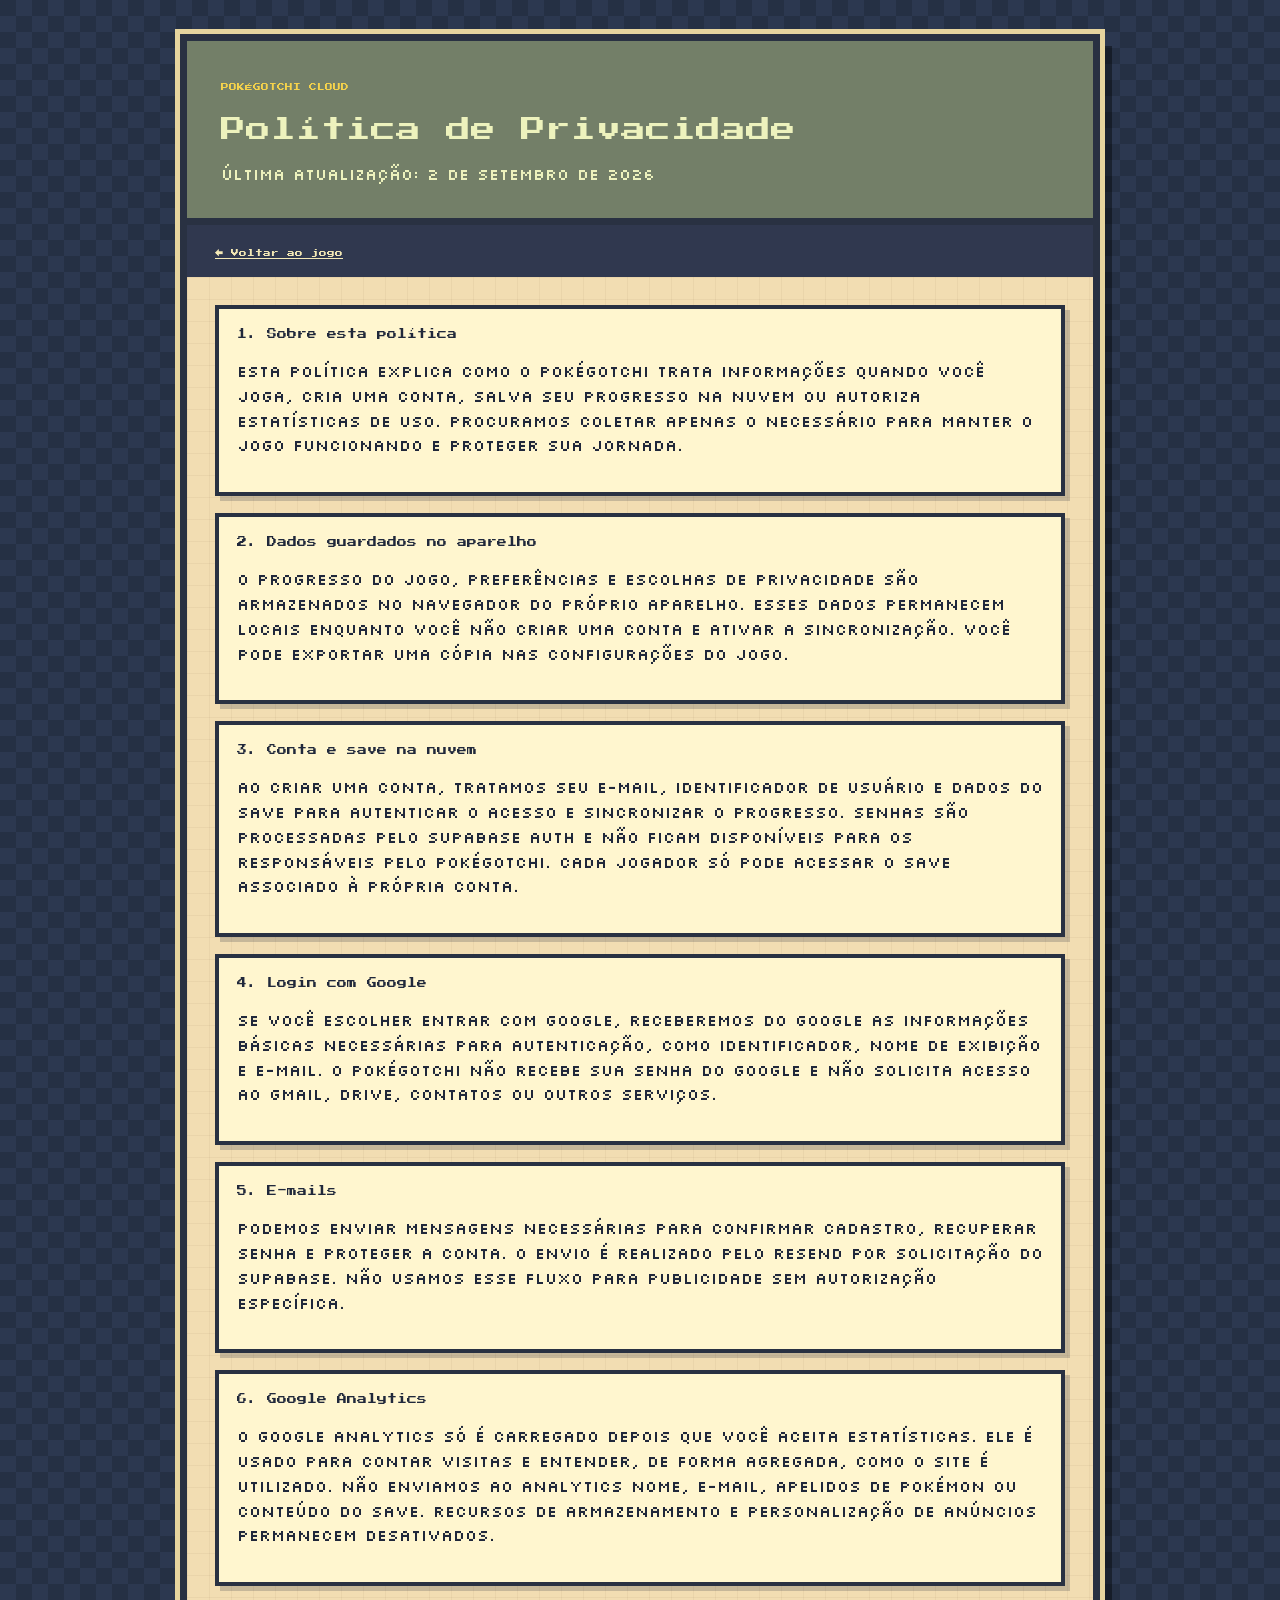
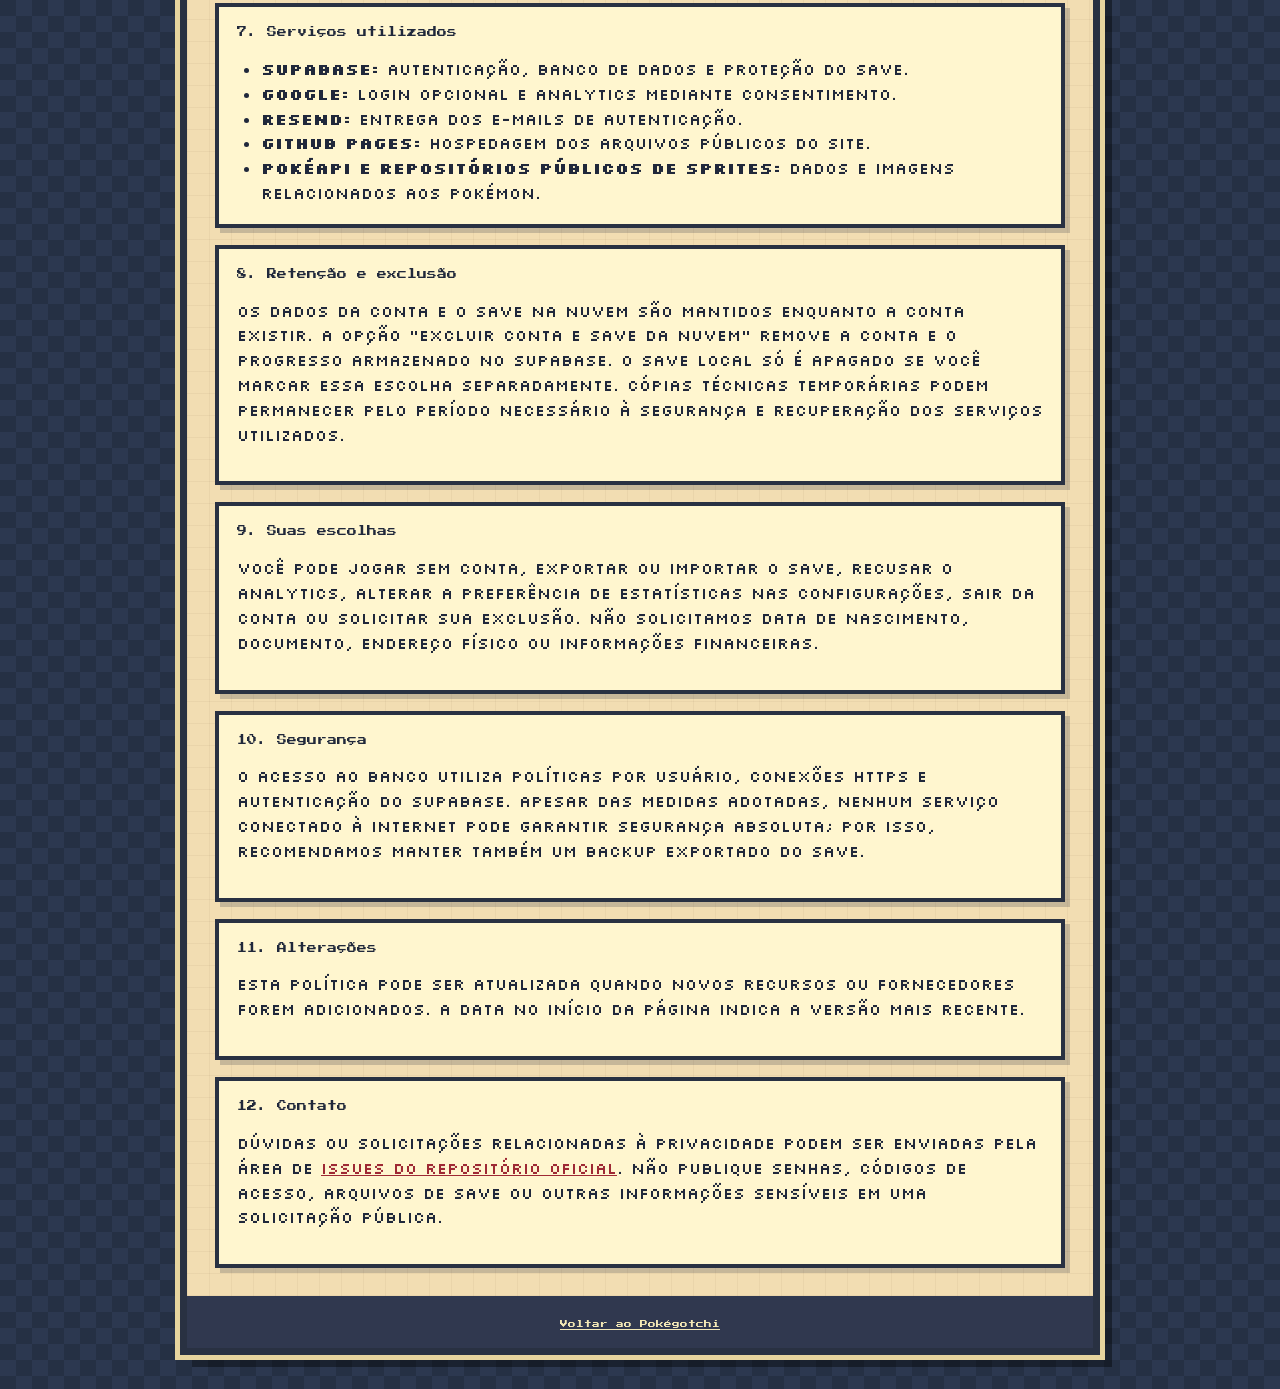
==== privacidade.html @ ec26f57f "feat: adiciona contas e saves na nuvem" ====
<!doctype html>
<html lang="pt-BR">
<head>
  <meta charset="UTF-8">
  <meta name="viewport" content="width=device-width, initial-scale=1.0">
  <meta name="theme-color" content="#ef5350">
  <meta name="description" content="Política de Privacidade do Pokégotchi.">
  <title>Política de Privacidade — Pokégotchi</title>
  <link rel="icon" href="favicon.png?v=6.0" type="image/png">
  <link rel="stylesheet" href="css/styles.css">
  <link rel="stylesheet" href="css/retro.css?v=8.7">
</head>
<body class="privacy-body">
  <main class="privacy-page">
    <header class="privacy-header"><span>POKÉGOTCHI CLOUD</span><h1>Política de Privacidade</h1><p>Última atualização: 2 de setembro de 2026</p></header>
    <nav class="privacy-nav"><a href="index.html">← Voltar ao jogo</a></nav>
    <article class="privacy-content">
      <section><h2>1. Sobre esta política</h2><p>Esta política explica como o Pokégotchi trata informações quando você joga, cria uma conta, salva seu progresso na nuvem ou autoriza estatísticas de uso. Procuramos coletar apenas o necessário para manter o jogo funcionando e proteger sua jornada.</p></section>
      <section><h2>2. Dados guardados no aparelho</h2><p>O progresso do jogo, preferências e escolhas de privacidade são armazenados no navegador do próprio aparelho. Esses dados permanecem locais enquanto você não criar uma conta e ativar a sincronização. Você pode exportar uma cópia nas Configurações do jogo.</p></section>
      <section><h2>3. Conta e save na nuvem</h2><p>Ao criar uma conta, tratamos seu e-mail, identificador de usuário e dados do save para autenticar o acesso e sincronizar o progresso. Senhas são processadas pelo Supabase Auth e não ficam disponíveis para os responsáveis pelo Pokégotchi. Cada jogador só pode acessar o save associado à própria conta.</p></section>
      <section><h2>4. Login com Google</h2><p>Se você escolher entrar com Google, receberemos do Google as informações básicas necessárias para autenticação, como identificador, nome de exibição e e-mail. O Pokégotchi não recebe sua senha do Google e não solicita acesso ao Gmail, Drive, contatos ou outros serviços.</p></section>
      <section><h2>5. E-mails</h2><p>Podemos enviar mensagens necessárias para confirmar cadastro, recuperar senha e proteger a conta. O envio é realizado pelo Resend por solicitação do Supabase. Não usamos esse fluxo para publicidade sem autorização específica.</p></section>
      <section><h2>6. Google Analytics</h2><p>O Google Analytics só é carregado depois que você aceita estatísticas. Ele é usado para contar visitas e entender, de forma agregada, como o site é utilizado. Não enviamos ao Analytics nome, e-mail, apelidos de Pokémon ou conteúdo do save. Recursos de armazenamento e personalização de anúncios permanecem desativados.</p></section>
      <section><h2>7. Serviços utilizados</h2><ul><li><b>Supabase:</b> autenticação, banco de dados e proteção do save.</li><li><b>Google:</b> login opcional e Analytics mediante consentimento.</li><li><b>Resend:</b> entrega dos e-mails de autenticação.</li><li><b>GitHub Pages:</b> hospedagem dos arquivos públicos do site.</li><li><b>PokéAPI e repositórios públicos de sprites:</b> dados e imagens relacionados aos Pokémon.</li></ul></section>
      <section><h2>8. Retenção e exclusão</h2><p>Os dados da conta e o save na nuvem são mantidos enquanto a conta existir. A opção “Excluir conta e save da nuvem” remove a conta e o progresso armazenado no Supabase. O save local só é apagado se você marcar essa escolha separadamente. Cópias técnicas temporárias podem permanecer pelo período necessário à segurança e recuperação dos serviços utilizados.</p></section>
      <section><h2>9. Suas escolhas</h2><p>Você pode jogar sem conta, exportar ou importar o save, recusar o Analytics, alterar a preferência de estatísticas nas Configurações, sair da conta ou solicitar sua exclusão. Não solicitamos data de nascimento, documento, endereço físico ou informações financeiras.</p></section>
      <section><h2>10. Segurança</h2><p>O acesso ao banco utiliza políticas por usuário, conexões HTTPS e autenticação do Supabase. Apesar das medidas adotadas, nenhum serviço conectado à internet pode garantir segurança absoluta; por isso, recomendamos manter também um backup exportado do save.</p></section>
      <section><h2>11. Alterações</h2><p>Esta política pode ser atualizada quando novos recursos ou fornecedores forem adicionados. A data no início da página indica a versão mais recente.</p></section>
      <section><h2>12. Contato</h2><p>Dúvidas ou solicitações relacionadas à privacidade podem ser enviadas pela área de <a href="https://github.com/zapinhor/Pokegotchi/issues" target="_blank" rel="noopener noreferrer">Issues do repositório oficial</a>. Não publique senhas, códigos de acesso, arquivos de save ou outras informações sensíveis em uma solicitação pública.</p></section>
    </article>
    <footer class="privacy-footer"><a href="index.html">Voltar ao Pokégotchi</a></footer>
  </main>
</body>
</html>
---- css/styles.css ----
@import url('https://fonts.googleapis.com/css2?family=DM+Sans:wght@400;500;600;700;800&family=Fredoka:wght@600;700&display=swap');
:root{--red:#ef5350;--red-dark:#d83d42;--navy:#17243b;--ink:#25334a;--muted:#728096;--cream:#fffaf0;--card:#fff;--line:#e7e9ed;--yellow:#ffc84a;--green:#55b985;--blue:#5b95db;--shadow:0 18px 50px rgba(32,44,62,.11)}*{box-sizing:border-box}body{margin:0;color:var(--ink);font-family:'DM Sans',sans-serif;background:#f3f1ec;min-height:100vh}button,input{font:inherit}button{cursor:pointer}.hidden{display:none!important}.toast{position:fixed;left:50%;top:20px;transform:translate(-50%,-80px);z-index:99;background:var(--navy);color:white;padding:12px 20px;border-radius:12px;box-shadow:var(--shadow);transition:.25s}.toast.show{transform:translate(-50%,0)}
.starter-screen{min-height:100vh;display:grid;grid-template-columns:.75fr 1.25fr;background:radial-gradient(circle at 18% 18%,#fff3ce 0 12%,transparent 13%),linear-gradient(135deg,#ef5350 0 42%,#f8f5ee 42%)}.starter-copy{color:#fff;padding:9vw 5vw;align-self:center}.eyebrow{font-weight:800;font-size:.72rem;letter-spacing:.14em}.starter-copy h1{font:700 clamp(2.6rem,5vw,5.8rem)/.92 Fredoka;margin:28px 0}.starter-copy p{font-size:1.1rem;max-width:420px;line-height:1.6}.starter-panel{margin:auto;padding:44px;width:min(820px,88%);background:rgba(255,255,255,.94);border-radius:30px;box-shadow:var(--shadow)}.panel-heading{display:flex;justify-content:space-between;align-items:flex-end}.panel-heading small{color:var(--red);font-weight:800}.panel-heading h2{font:700 1.8rem Fredoka;margin:5px 0 20px}.panel-heading span{color:var(--muted)}.starter-grid{display:grid;grid-template-columns:repeat(4,1fr);gap:12px;max-height:410px;overflow:auto;padding:4px}.starter-card{border:2px solid transparent;background:#f6f4ef;border-radius:16px;padding:12px 5px 8px;color:var(--ink);transition:.18s}.starter-card:hover{transform:translateY(-3px)}.starter-card.selected{border-color:var(--red);background:#fff3f0}.starter-card img{width:84px;height:84px;image-rendering:pixelated}.starter-card b{display:block;font-size:.78rem}.name-field{display:block;margin:20px 0 12px;font-size:.8rem;font-weight:800}.name-field input{display:block;width:100%;margin-top:7px;padding:13px;border:1px solid var(--line);border-radius:10px;outline:none}.name-field input:focus{border-color:var(--red)}.primary-button{border:0;border-radius:12px;background:var(--red);color:#fff;padding:15px 20px;font-weight:800;width:100%;display:flex;justify-content:space-between}.primary-button:disabled{opacity:.45;cursor:not-allowed}
.topbar{height:72px;background:white;border-bottom:1px solid var(--line);display:flex;align-items:center;justify-content:space-between;padding:0 26px;position:sticky;top:0;z-index:10}.brand{display:flex;align-items:center;gap:11px;color:var(--navy);text-decoration:none;letter-spacing:.06em}.brand-ball{width:27px;height:27px;border:7px solid var(--red);border-radius:50%;position:relative}.brand-ball:after{content:'';position:absolute;inset:3px;background:var(--navy);border-radius:50%}.top-resources{display:flex;align-items:center;gap:20px}.top-resources span{background:#f5f4ef;padding:8px 12px;border-radius:10px}.top-resources span:first-child{color:#d39100}.icon-button{border:0;background:transparent;font-size:1.1rem}.layout{display:grid;grid-template-columns:92px 1fr;min-height:calc(100vh - 72px)}.sidebar{background:var(--navy);padding:18px 12px;display:flex;flex-direction:column;gap:7px}.nav-item{position:relative;border:0;border-radius:13px;background:transparent;color:#9aa7ba;padding:10px 4px;display:flex;flex-direction:column;align-items:center;gap:4px}.nav-item span{font-size:1.25rem}.nav-item em{font-style:normal;font-size:.66rem;font-weight:700}.nav-item.active{background:rgba(255,255,255,.12);color:white}.nav-item i{position:absolute;width:8px;height:8px;background:var(--red);border-radius:50%;top:8px;right:17px;display:none}.nav-item i.show{display:block}.view-container{padding:32px;max-width:1420px;width:100%;margin:auto}.view-title{display:flex;align-items:end;justify-content:space-between;margin-bottom:22px}.view-title h1{font:700 2rem Fredoka;margin:0}.view-title p{margin:5px 0;color:var(--muted)}
.home-grid{display:grid;grid-template-columns:minmax(420px,1.3fr) minmax(300px,.7fr);gap:22px}.room{min-height:540px;border-radius:28px;position:relative;overflow:hidden;background:linear-gradient(#b9dded 0 63%,#ddbd88 63%);box-shadow:var(--shadow)}.room.night{background:linear-gradient(#23395d 0 63%,#7e6c62 63%)}.room:before{content:'';position:absolute;left:0;right:0;top:63%;height:4px;background:#b99462}.window{position:absolute;right:42px;top:42px;width:150px;height:120px;border:12px solid #fff;border-radius:75px 75px 8px 8px;background:linear-gradient(#72b7e4,#e7f5ff)}.night .window{background:linear-gradient(#132b51,#7b89ad)}.weather-badge{position:absolute;top:18px;left:18px;background:rgba(255,255,255,.86);padding:9px 13px;border-radius:12px;font-size:.78rem;font-weight:700}.pet-stage{position:absolute;inset:24% 10% 16%;display:flex;justify-content:center;align-items:center;flex-direction:column}.pet-sprite{width:230px;height:230px;object-fit:contain;image-rendering:pixelated;filter:drop-shadow(0 18px 9px rgba(25,40,45,.18));animation:bob 2.6s ease-in-out infinite}.pet-shadow{width:160px;height:25px;border-radius:50%;background:rgba(48,52,48,.18);margin-top:-25px}.pet-bubble{position:absolute;top:5%;background:#fff;padding:10px 15px;border-radius:14px;box-shadow:var(--shadow);font-size:.84rem}.room-actions{position:absolute;bottom:18px;left:18px;right:18px;display:grid;grid-template-columns:repeat(4,1fr);gap:8px}.action-button{border:0;background:rgba(255,255,255,.9);border-radius:13px;padding:10px 5px;font-size:.72rem;font-weight:700;color:var(--ink)}.action-button span{display:block;font-size:1.2rem;margin-bottom:3px}.side-stack{display:flex;flex-direction:column;gap:18px}.profile-card,.panel,.game-card,.shop-card,.battle-card{background:var(--card);border:1px solid var(--line);border-radius:20px;padding:20px;box-shadow:0 8px 25px rgba(32,44,62,.05)}.pet-id{display:flex;align-items:center;justify-content:space-between}.pet-id h2{font:700 1.5rem Fredoka;margin:0}.level-pill{background:#ffe8e5;color:var(--red-dark);border-radius:20px;padding:7px 11px;font-weight:800;font-size:.75rem}.xp-track,.stat-track{height:8px;background:#edf0f2;border-radius:10px;overflow:hidden}.xp-fill,.stat-fill{height:100%;background:var(--red);border-radius:10px;transition:.4s}.stats{display:grid;gap:13px;margin-top:18px}.stat-row{display:grid;grid-template-columns:25px 78px 1fr 28px;align-items:center;font-size:.72rem;gap:6px}.stat-row b{text-align:right}.daily-note{background:var(--navy);color:#fff;border-radius:20px;padding:20px}.daily-note h3{margin:0 0 8px;font:700 1.2rem Fredoka}.daily-note p{font-size:.8rem;color:#bdc7d5}.daily-note button{border:0;background:var(--yellow);padding:9px 13px;border-radius:9px;font-weight:800}.cards-grid{display:grid;grid-template-columns:repeat(3,1fr);gap:18px}.game-card{min-height:230px;display:flex;flex-direction:column}.game-icon{font-size:2rem;width:58px;height:58px;border-radius:16px;background:#fff2d5;display:grid;place-items:center}.game-card h3{margin:16px 0 7px}.game-card p{color:var(--muted);font-size:.85rem;line-height:1.5;flex:1}.secondary-button{border:0;border-radius:10px;background:var(--navy);color:white;padding:11px 15px;font-weight:700}.yard-scene{background:linear-gradient(#b5dff2 0 55%,#77bc66 55%);border-radius:26px;min-height:430px;position:relative;overflow:hidden;padding:22px}.wild-card{position:absolute;inset:80px 20px 20px;display:flex;align-items:center;justify-content:center;flex-direction:column}.wild-card img{width:210px;height:210px;image-rendering:pixelated}.capture-ring{border:4px dashed rgba(255,255,255,.8);width:260px;height:260px;position:absolute;border-radius:50%;animation:spin 8s linear infinite}.shop-layout{display:grid;grid-template-columns:1fr 280px;gap:20px}.shop-grid{display:grid;grid-template-columns:repeat(3,1fr);gap:14px}.shop-card h3{margin:8px 0}.shop-card p{font-size:.75rem;color:var(--muted);min-height:35px}.shop-card .price{display:flex;justify-content:space-between;align-items:center}.shop-card button{border:0;background:#ffe8e5;color:var(--red-dark);border-radius:8px;padding:8px 10px;font-weight:800}.inventory-list{display:grid;gap:8px}.inventory-item{display:flex;justify-content:space-between;padding:9px;background:#f5f4ef;border-radius:9px;font-size:.78rem}.dex-grid{display:grid;grid-template-columns:repeat(5,1fr);gap:12px}.dex-card{text-align:center;background:#fff;border:1px solid var(--line);border-radius:16px;padding:11px}.dex-card img{width:90px;height:90px;image-rendering:pixelated}.dex-card.unknown img{filter:brightness(0);opacity:.17}.dex-card b{display:block;font-size:.75rem}.battle-arena{min-height:380px;background:linear-gradient(#cde5ef 0 60%,#93bc7c 60%);border-radius:24px;display:grid;grid-template-columns:1fr 1fr;align-items:center;text-align:center}.fighter img{width:180px;height:180px;image-rendering:pixelated}.hp{width:180px;margin:auto}.hp .stat-track{background:#fff}.hp .stat-fill{background:var(--green)}.battle-log{background:#fff;border-radius:15px;padding:14px;margin-top:15px;min-height:70px}.modal{border:0;border-radius:22px;padding:30px;max-width:min(680px,92vw);width:100%;box-shadow:var(--shadow)}.modal::backdrop{background:rgba(20,31,48,.68);backdrop-filter:blur(4px)}.modal-close{position:absolute;right:12px;top:8px;border:0;background:none;font-size:1.7rem}.game-area{text-align:center}.game-board{position:relative;height:340px;background:#eef7e8;border-radius:15px;overflow:hidden;margin:15px 0}.falling{position:absolute;font-size:2.3rem;user-select:none}.basket{position:absolute;bottom:8px;font-size:3rem}.memory-grid{display:grid;grid-template-columns:repeat(4,1fr);gap:8px}.memory-card{height:84px;border:0;border-radius:10px;background:var(--navy);font-size:0}.memory-card.flipped{background:#f4f1e8;font-size:2rem}.timing-track{height:38px;background:#e9ebef;border-radius:12px;position:relative;margin:40px 0}.sweet-zone{position:absolute;left:42%;width:16%;height:100%;background:#8cdb9c}.timing-marker{position:absolute;width:12px;height:52px;top:-7px;background:var(--red);border-radius:8px}.settings-list{display:grid;gap:12px}.danger-button{border:1px solid var(--red);color:var(--red);background:white;padding:10px;border-radius:10px}@keyframes bob{50%{transform:translateY(-9px)}}@keyframes spin{to{transform:rotate(360deg)}}
@media(max-width:900px){.starter-screen{display:block;background:linear-gradient(#ef5350 0 230px,#f8f5ee 230px)}.starter-copy{padding:45px 25px 20px}.starter-copy h1{font-size:2.8rem;margin:15px 0}.starter-copy p{display:none}.starter-panel{margin:10px auto 30px;padding:25px;width:92%}.starter-grid{grid-template-columns:repeat(3,1fr)}.layout{grid-template-columns:1fr}.sidebar{position:fixed;z-index:20;bottom:0;left:0;right:0;flex-direction:row;justify-content:space-around;padding:7px;background:var(--navy)}.nav-item{width:16%;padding:7px 2px}.view-container{padding:20px 16px 90px}.home-grid,.shop-layout{grid-template-columns:1fr}.room{min-height:480px}.cards-grid,.shop-grid{grid-template-columns:1fr}.dex-grid{grid-template-columns:repeat(3,1fr)}}@media(max-width:500px){.topbar{padding:0 15px}.top-resources{gap:7px}.top-resources span{padding:6px 8px}.starter-card img{width:65px;height:65px}.home-grid{display:block}.side-stack{margin-top:16px}.room-actions{grid-template-columns:repeat(2,1fr)}.dex-grid{grid-template-columns:repeat(2,1fr)}.battle-arena{min-height:480px;grid-template-columns:1fr}.fighter img{width:130px;height:130px}}
---- css/retro.css ----
@import url('https://fonts.googleapis.com/css2?family=Press+Start+2P&family=Silkscreen:wght@400;700&display=swap');
:root{--red:#df3f47;--red-dark:#9e2934;--navy:#252d42;--ink:#20283b;--muted:#5f6778;--cream:#f7e7b7;--card:#fff8d8;--line:#292f3d;--yellow:#f6c945;--green:#62a84c;--blue:#3e80b6;--shadow:6px 6px 0 rgba(31,37,52,.24)}
*{border-radius:0!important}body{font-family:'Pixelify Sans',monospace;background-color:#253044;background-image:linear-gradient(45deg,#2c3850 25%,transparent 25%),linear-gradient(-45deg,#2c3850 25%,transparent 25%),linear-gradient(45deg,transparent 75%,#2c3850 75%),linear-gradient(-45deg,transparent 75%,#2c3850 75%);background-size:32px 32px;background-position:0 0,0 16px,16px -16px,-16px 0;image-rendering:pixelated}button,input{font-family:inherit}.toast{font:400 .58rem 'Press Start 2P';border:3px solid #fff;outline:3px solid var(--navy);box-shadow:6px 6px 0 #111;padding:14px 18px}
.starter-screen{min-height:100vh;background:#aaa9a4;padding:38px;grid-template-columns:.68fr 1.32fr;position:relative}.starter-screen:before{content:'DOT MATRIX WITH STEREO SOUND';position:absolute;bottom:14px;left:35px;color:#30304d;font:400 .52rem 'Press Start 2P';letter-spacing:.1em}.starter-copy{background:#6d7961;border:10px solid #4c5050;outline:4px solid #333b3c;padding:6vw 4vw;color:#e9f0bd;box-shadow:inset 0 0 0 5px #879176,8px 8px 0 rgba(0,0,0,.25)}.starter-copy:before{content:'';display:block;width:10px;height:10px;background:#a3192c;box-shadow:18px 0 #a3192c;margin-bottom:22px}.eyebrow{font:400 .52rem 'Press Start 2P';color:#e4edb1}.starter-copy h1{font:700 clamp(2.1rem,4.5vw,4.2rem)/1 'Pixelify Sans';text-shadow:4px 4px 0 #344c40;margin:25px 0}.starter-copy p{font-size:1.25rem}.starter-panel{border:5px solid var(--line);outline:5px solid #dedbd0;background:#fff5cf;padding:30px;box-shadow:10px 10px 0 #60615f}.panel-heading h2,.view-title h1,.pet-id h2{font-family:'Press Start 2P';line-height:1.45}.panel-heading h2{font-size:1rem}.panel-heading small,.panel-heading span{font:400 .47rem 'Press Start 2P'}.starter-grid{gap:9px}.starter-card{border:3px solid #303747;background:#d9e0b1;box-shadow:inset -4px -4px 0 #9baa73;padding:9px}.starter-card:hover{transform:translate(-2px,-2px);box-shadow:4px 4px 0 #303747}.starter-card.selected{border-color:#9e2934;background:#f2cf75;box-shadow:inset 0 0 0 3px #fff,4px 4px 0 #9e2934}.starter-card img{width:72px;height:72px;object-fit:contain}.starter-card b{font:400 .42rem/1.5 'Press Start 2P'}.name-field input{border:3px solid var(--line);background:#fffef1}.primary-button,.secondary-button{border:3px solid #222d3c;box-shadow:4px 4px 0 #151b25;text-transform:uppercase;letter-spacing:.04em}.primary-button:active,.secondary-button:active,.shop-card button:active{transform:translate(3px,3px);box-shadow:1px 1px 0 #151b25}
.topbar{height:70px;background:#df3f47;border:0;border-bottom:6px solid #962c38;color:#fff}.brand{color:#fff;text-shadow:2px 2px 0 #812832}.brand strong{font:400 .8rem 'Press Start 2P'}.brand small{font:bold .6rem 'Pixelify Sans';background:#f3cf49;color:#2c3449;padding:2px 4px;transform:skew(-8deg)}.brand-ball{border-color:#fff;background:#fff}.brand-ball:after{background:#2b3040}.top-resources span{border:3px solid #882631;background:#fff4d1;color:#273047!important;box-shadow:3px 3px 0 #83242f;font:400 .52rem 'Press Start 2P'}.icon-button{color:#fff}.layout{grid-template-columns:112px 1fr}.sidebar{background:#30384f;border-right:5px solid #151c2d;padding:12px 8px;gap:8px}.nav-item{color:#c3cad8;border:3px solid transparent;padding:11px 4px}.nav-item span{font-size:1.5rem}.nav-item em{font:400 .39rem 'Press Start 2P'}.nav-item.active{background:#f5d45a;color:#262e42;border-color:#fff0a9;outline:3px solid #1b2131;box-shadow:4px 4px 0 #151927}.view-container{background-color:#f2ddb2;background-image:linear-gradient(rgba(100,73,44,.07) 2px,transparent 2px),linear-gradient(90deg,rgba(100,73,44,.07) 2px,transparent 2px);background-size:24px 24px;min-height:calc(100vh - 70px);max-width:none;padding:30px 36px}.view-title{border-bottom:4px double #2c3447;padding-bottom:13px}.view-title h1{font-size:1.2rem;text-transform:uppercase}.view-title p{font-size:1rem;color:#3f4655}.view-title>span,.view-title>b{font:400 .48rem 'Press Start 2P'}
.room{border:8px solid #383d45;outline:4px solid #a8a59a;background:linear-gradient(rgba(255,255,255,.05) 50%,transparent 50%),linear-gradient(90deg,rgba(255,255,255,.05) 50%,transparent 50%),linear-gradient(#77a9aa 0 63%,#b68b57 63%);background-size:16px 16px,16px 16px,100% 100%;box-shadow:var(--shadow)}.room.night{background:linear-gradient(rgba(255,255,255,.03) 50%,transparent 50%),linear-gradient(90deg,rgba(255,255,255,.03) 50%,transparent 50%),linear-gradient(#35465c 0 63%,#786348 63%);background-size:16px 16px,16px 16px,100% 100%}.window{border:8px solid #ede1bd;outline:4px solid #343a43;box-shadow:inset 0 0 0 3px #56829e}.weather-badge{border:3px solid var(--line);box-shadow:3px 3px 0 rgba(0,0,0,.3);background:#fff5c9}.pet-sprite{width:180px;height:180px;image-rendering:pixelated;filter:drop-shadow(8px 8px 0 rgba(30,40,35,.2));object-fit:contain}.pet-bubble{border:3px solid var(--line);box-shadow:4px 4px 0 rgba(0,0,0,.25);background:#fffce2}.pet-bubble:after{content:'';position:absolute;bottom:-11px;left:30px;border:5px solid transparent;border-top-color:var(--line)}.action-button{border:3px solid #293142;background:#fff4c4;box-shadow:3px 3px 0 #293142;font:400 .4rem 'Press Start 2P'}.action-button:hover{background:#f4d755}.profile-card,.panel,.game-card,.shop-card,.battle-card{border:4px solid var(--line);background:#fff6cf;box-shadow:var(--shadow)}.profile-card:before{content:'POKéMON DATA';display:block;background:#343c52;color:#fff;margin:-20px -20px 17px;padding:9px 12px;font:400 .46rem 'Press Start 2P'}.level-pill{border:2px solid var(--red-dark);background:#efcc65}.xp-track,.stat-track{height:11px;border:2px solid #293142;background:#e6e0bd}.xp-fill,.stat-fill{background-image:linear-gradient(rgba(255,255,255,.2) 50%,transparent 50%);background-size:100% 4px}.daily-note{border:4px solid #191f2e;box-shadow:var(--shadow);background:#35415c}.daily-note h3,.game-card h3,.shop-card h3,.battle-card h2,.panel h3{font:400 .6rem/1.6 'Press Start 2P'}.daily-note button{border:3px solid #161d2b;box-shadow:3px 3px 0 #111829}.game-icon{border:3px solid #2b3347;background:#efcf5b}.game-card:hover,.shop-card:hover{transform:translate(-3px,-3px);box-shadow:9px 9px 0 rgba(31,37,52,.3)}.secondary-button{background:#3b79a9}.yard-scene,.battle-arena{border:8px solid #363c45;outline:4px solid #aaa79d;background:linear-gradient(rgba(255,255,255,.08) 50%,transparent 50%),linear-gradient(90deg,rgba(255,255,255,.08) 50%,transparent 50%),linear-gradient(#83b7bd 0 55%,#6a9e4d 55%);background-size:18px 18px,18px 18px,100% 100%}.wild-card img,.fighter img,.dex-card img{image-rendering:pixelated;object-fit:contain}.wild-card img{width:150px;height:150px}.capture-ring{border-style:dotted}.shop-card button{border:2px solid #72252c;background:#e3494f;color:#fff;box-shadow:3px 3px 0 #72252c}.inventory-item{border:2px solid #343b49;background:#dce2b0}.dex-card{border:3px solid var(--line);background:#e0e5b6;box-shadow:3px 3px 0 #777f62}.dex-card img{width:72px;height:72px}.battle-log{border:4px solid var(--line);box-shadow:var(--shadow);background:#fffce6;font-size:1.1rem}.modal{border:6px solid #282f40;outline:5px solid #e8d69f;background:#fff2c5;box-shadow:10px 10px 0 rgba(0,0,0,.5)}.modal h2{font:400 .85rem 'Press Start 2P'}.game-board{border:4px solid #2d3545;background:#c6d78b}.memory-card{border:3px solid #1f2635;background:#3b475e;box-shadow:3px 3px 0 #111}.memory-card.flipped{background:#f5d657}.timing-track{border:4px solid #252d3e}.sweet-zone{background:#72a852}
@media(max-width:900px){.starter-screen{background:#aaa9a4;padding:20px}.starter-copy{padding:28px 22px}.starter-copy h1{font-size:2.4rem}.layout{grid-template-columns:1fr}.sidebar{border-right:0;border-top:5px solid #151c2d}.view-container{padding:20px 16px 96px}.nav-item{width:16%}.topbar{border-bottom-width:5px}.home-grid{grid-template-columns:1fr}.room{min-height:480px}}
@media(max-width:500px){.starter-screen{padding:12px 12px 40px}.starter-copy{border-width:6px}.starter-panel{width:100%;padding:18px;border-width:4px}.starter-grid{grid-template-columns:repeat(3,1fr)}.starter-card img{width:52px;height:52px}.brand strong{font-size:.58rem}.brand small{display:none}.top-resources span{font-size:.42rem}.view-title h1{font-size:.8rem}.view-title>span{display:none}.pet-sprite{width:140px;height:140px}.room-actions{gap:5px}.action-button{font-size:.33rem}.nav-item em{font-size:.31rem}.profile-card:before{font-size:.39rem}}

.tiny-item{width:24px;height:24px;object-fit:contain;image-rendering:pixelated;vertical-align:middle}.item-pixel{width:42px;height:42px;object-fit:contain;image-rendering:pixelated}.action-button .item-pixel{display:block;margin:0 auto 3px;width:32px;height:32px}.game-icon .item-pixel{width:46px;height:46px}.shop-card>.item-pixel,.battle-card>.item-pixel{width:56px;height:56px}.sleeping{animation:bob 4s ease-in-out infinite;filter:grayscale(.35) drop-shadow(8px 8px 0 rgba(30,40,35,.2))}.sleep-note,.warning-box{margin-top:14px;padding:10px;border:3px solid #293142;background:#dce5ad;font-size:.82rem}.pixel-label{font:400 .42rem 'Press Start 2P'}.weather-mark{display:inline-block;font:400 .48rem 'Press Start 2P';padding:3px;background:#e5cb55;color:#253044}.picker-grid{display:grid;grid-template-columns:repeat(3,1fr);gap:10px}.pick-item{border:3px solid #293142;background:#e1e8b8;padding:12px;box-shadow:3px 3px 0 #293142}.pick-item>*{display:block;margin:auto}.pick-item b{font-size:.8rem}.inventory-grid{display:grid;grid-template-columns:repeat(3,1fr);gap:14px}.inventory-card{display:grid;grid-template-columns:55px 1fr auto;align-items:center;gap:12px;border:4px solid #293142;background:#fff6cf;padding:14px;box-shadow:var(--shadow)}.inventory-card h3{margin:0;font:400 .55rem/1.4 'Press Start 2P'}.inventory-card p{margin:4px 0}.encounter-grid{display:grid;grid-template-columns:repeat(4,1fr);gap:14px}.encounter-card,.box-mon{border:4px solid #293142;background:#dce5ad;padding:12px;box-shadow:4px 4px 0 #293142}.encounter-card img,.box-mon img{width:96px;height:96px;image-rendering:pixelated}.encounter-card>*{display:block;margin:auto}.capture-layout{display:grid;grid-template-columns:1fr 330px;gap:22px}.capture-tools{display:flex;flex-direction:column;gap:14px}.tool-row{display:grid;grid-template-columns:repeat(3,1fr);gap:7px}.tool-row button{border:3px solid #293142;background:#e1e8b8;padding:8px}.tool-row button>*{display:block;margin:auto}.empty-yard{width:70px!important;height:70px!important}.rooms-grid{display:grid;grid-template-columns:repeat(3,1fr);gap:15px}.poke-room,.empty-room{min-height:210px;border:5px solid #293142;background:linear-gradient(#8db5b2 0 65%,#b98d55 65%);box-shadow:var(--shadow);text-align:center;padding:10px}.poke-room.primary-room{outline:5px solid #e3bf3f}.poke-room>button:first-child{border:0;background:transparent;width:100%}.poke-room img{display:block;width:110px;height:110px;margin:auto;image-rendering:pixelated}.poke-room span,.poke-room b,.poke-room small{display:block}.to-box{border:2px solid #293142;background:#fff6cf}.empty-room{display:grid;place-items:center;font:400 .55rem 'Press Start 2P';opacity:.6}.section-label{margin-top:28px;font:400 .7rem 'Press Start 2P'}.box-grid{display:grid;grid-template-columns:repeat(6,1fr);gap:10px}.box-mon>*{display:block;margin:auto}.box-mon img{width:72px;height:72px}.move-picker{display:grid;grid-template-columns:1fr 1fr;gap:8px;margin:15px 0}.move-picker label{border:3px solid #293142;background:#e1e8b8;padding:10px}.move-picker label>*{display:block}.move-buttons{display:grid;grid-template-columns:repeat(2,1fr);gap:10px;margin:14px 0}.move-button{border:4px solid #293142;background:#ddd29e;padding:13px;box-shadow:4px 4px 0 #293142}.move-button>*{display:block}.type-fire{background:#e88755}.type-water{background:#70a6d2}.type-grass{background:#82b65d}.type-electric{background:#ebce55}.type-ghost{background:#8673a6}.type-fairy{background:#e39bb4}.type-dragon{background:#8068bd}.type-ice{background:#8dced2}.type-dark{background:#716863}.type-fighting{background:#c26055}.memory-card img{display:none;width:48px;height:48px;image-rendering:pixelated}.memory-card.flipped img{display:inline}.basket{width:52px;height:52px;object-fit:contain;image-rendering:pixelated}.falling.item-pixel{width:40px;height:40px}.timing-marker{width:42px;height:42px;object-fit:contain;image-rendering:pixelated;background:transparent}.nav-item{min-height:60px}.sidebar{overflow-y:auto}
@media(max-width:900px){.inventory-grid,.rooms-grid{grid-template-columns:repeat(2,1fr)}.encounter-grid{grid-template-columns:repeat(3,1fr)}.capture-layout{grid-template-columns:1fr}.box-grid{grid-template-columns:repeat(4,1fr)}.sidebar{overflow-x:auto;overflow-y:hidden}.nav-item{min-width:68px}}
@media(max-width:500px){.inventory-grid,.rooms-grid{grid-template-columns:1fr}.encounter-grid{grid-template-columns:repeat(2,1fr)}.box-grid{grid-template-columns:repeat(3,1fr)}.picker-grid{grid-template-columns:repeat(2,1fr)}.move-picker{grid-template-columns:1fr}.move-buttons{grid-template-columns:1fr}}

.title-screen{min-height:100vh;display:grid;place-items:center;padding:24px;background:#aaa9a4}.title-console{position:relative;width:min(620px,94vw);min-height:680px;padding:54px 62px 40px;text-align:center;background:#747f68;border:12px solid #4c5050;outline:5px solid #303739;box-shadow:inset 0 0 0 6px #919a80,12px 12px 0 rgba(0,0,0,.3);color:#eaf0b9}.power-lights{display:flex;gap:10px}.power-lights i{width:10px;height:10px;background:#a51f32}.title-logo{width:100%;max-width:100%;margin:28px auto 10px;overflow:hidden}.title-logo small{font:400 .5rem 'Press Start 2P'}.title-logo h1{display:block;width:100%;margin:16px auto 6px;font:400 clamp(1.75rem,4vw,3rem)/1.2 'Press Start 2P';letter-spacing:-.1em;white-space:nowrap;text-align:center;text-shadow:4px 4px 0 #344b3d}.title-logo span{display:inline-block;background:#ead052;color:#2b3345;padding:5px 10px;font:400 .55rem 'Press Start 2P';transform:skew(-8deg)}.title-pokemon{width:180px;height:180px;object-fit:contain;image-rendering:pixelated}.title-console>p{min-height:24px;font:400 .55rem/1.6 'Press Start 2P'}.title-actions{display:grid;gap:14px;margin:22px auto;width:min(420px,100%)}.title-actions .secondary-button{width:100%;background:#fff4c5;color:#273047}.title-version{display:block;margin-top:28px;font:400 .42rem 'Press Start 2P'}.capture-success{text-align:center}.capture-success>img{width:150px;height:150px;image-rendering:pixelated}.capture-success h2{line-height:1.5}.primary-button:disabled{filter:grayscale(1);opacity:.45}
@media(max-width:500px){.title-console{min-height:620px;padding:38px 24px}.title-pokemon{width:140px;height:140px}.title-logo h1{font-size:clamp(1.45rem,7vw,2rem);text-shadow:3px 3px 0 #344b3d}}

.title-link-button{border:0;background:transparent;color:#edf2bd;text-decoration:underline;font:400 .48rem 'Press Start 2P';padding:8px}.location-notice{display:flex;align-items:center;gap:8px;border:3px solid #303747;background:rgba(238,243,190,.16);padding:9px 11px;font-size:.78rem;line-height:1.35;text-align:left}.location-notice img{width:34px;height:34px;object-fit:contain;image-rendering:pixelated;flex:0 0 auto}.title-console>.location-notice{width:min(430px,100%);margin:12px auto 0;color:#f0f3c8}.shop-filters{display:flex;gap:8px;flex-wrap:wrap;margin:0 0 20px}.shop-filters button{border:3px solid #293142;background:#fff6cf;padding:9px 13px;box-shadow:3px 3px 0 #293142;font:400 .45rem 'Press Start 2P'}.shop-filters button.active{background:#e3494f;color:#fff}.changelog{display:grid;gap:12px;margin-top:18px}.changelog section{border:3px solid #293142;background:#e1e8b8;padding:13px;box-shadow:3px 3px 0 #293142}.changelog b{font:400 .54rem/1.5 'Press Start 2P'}.changelog p{margin:7px 0 0;line-height:1.45}.shop-grid{align-items:stretch}.shop-card{display:flex;flex-direction:column}.shop-card .price{margin-top:auto}

body,button,input{font-family:'Silkscreen',monospace}.brand small{font-family:'Silkscreen',monospace}.stat-row b,.view-title>span,.view-title>b,.top-resources b,.capture-feedback b{font-family:Consolas,'Courier New',monospace;font-variant-numeric:tabular-nums}
.room{background:#77a9aa url('../assets/backgrounds/room-day.png') center/cover no-repeat!important}.room.night{background-image:url('../assets/backgrounds/room-night.png')!important}.room:before{display:none}.weather-badge,.pet-stage,.room-actions{z-index:3}.furniture-layer{position:absolute;inset:0;z-index:2;pointer-events:none}.furniture-sprite{position:absolute;width:86px;height:86px;object-fit:contain;image-rendering:pixelated;bottom:76px;left:calc(3% + (var(--slot) * 10%));filter:drop-shadow(3px 4px 0 rgba(23,31,40,.25))}.furniture-soft-bed{width:145px;height:115px;left:3%;bottom:68px}.furniture-training-poster{width:72px;height:72px;left:42%;top:42px}.furniture-trophy-shelf{width:110px;height:90px;left:62%;top:38px}.furniture-study-lamp{height:115px}.furniture-berry-planter{width:120px}.furniture-treadmill{width:130px}.furniture-training-screen{width:100px}.furniture-music-player{width:75px;height:75px}
.yard-scene{background:#78aa57 url('../assets/backgrounds/yard.png') center/cover no-repeat!important}.capture-scene{padding-bottom:95px}.capture-ring{display:grid;place-items:start center;color:#fff;text-shadow:2px 2px #20283b;border-width:7px;z-index:0}.capture-ring span{margin-top:-30px;background:#252d42;padding:5px 9px;border:3px solid #fff}.capture-ring.easy{border-color:#55bd62}.capture-ring.medium{border-color:#e0bd3d}.capture-ring.hard{border-color:#df3f47}.wild-sprite{position:relative;z-index:1}.ball-tray{position:absolute;z-index:5;left:50%;bottom:18px;transform:translateX(-50%);display:flex;gap:10px;background:#fff6cf;border:4px solid #293142;padding:8px}.ball-tray button{border:3px solid transparent;background:transparent;padding:3px}.ball-tray button.selected{border-color:#df3f47;background:#f6d75a}.ball-tray small{display:block}.capture-feedback.easy{border-color:#438d4b}.capture-feedback.medium{border-color:#aa8b21}.capture-feedback.hard{border-color:#a92e38}.capture-feedback.easy b{color:#32763b}.capture-feedback.medium b{color:#806812}.capture-feedback.hard b{color:#a92e38}.capture-scene.throwing .wild-sprite{animation:capture-pop 1.2s steps(4) forwards}.capture-scene.throwing .capture-ring{animation:spin .45s linear infinite,ring-pulse 1.2s steps(3)}
.shiny-card{outline:4px solid #f6c945!important}.shiny-sparkle{filter:drop-shadow(0 0 8px #fff27a)}.incense-status{border:4px solid #675390;background:#dfd0ef;padding:12px;margin-bottom:15px}.help-grid{display:grid;grid-template-columns:1fr 1fr;gap:10px;max-height:62vh;overflow:auto}.help-grid section{border:3px solid #293142;background:#e1e8b8;padding:12px}.help-grid b{font:400 .5rem/1.5 'Press Start 2P'}.help-grid p{margin:8px 0 0}.inventory-card>button{border:3px solid #293142;background:#f4d755;padding:7px}
.yard-incense-status{display:flex;align-items:center;gap:14px;border:4px solid #293142;background:#dfd0ef;box-shadow:5px 5px 0 #9287a6;padding:12px 16px;margin:0 0 18px}.yard-incense-status img{width:52px;image-rendering:pixelated}.yard-incense-status div{display:flex;flex:1;flex-direction:column;gap:5px}.yard-incense-status b,.yard-incense-status strong{font-family:'Press Start 2P';font-size:.65rem}.yard-incense-status span{font-size:.9rem}.yard-incense-status strong{background:#fff4c7;border:3px solid #293142;padding:10px;white-space:nowrap}@media(max-width:620px){.yard-incense-status{align-items:flex-start;flex-wrap:wrap}.yard-incense-status strong{width:100%;text-align:center}}
.mission-reward{grid-column:1/-1;display:flex;flex-wrap:wrap;gap:6px}.mission-reward span{display:inline-flex;align-items:center;gap:4px;border:2px solid #293142;background:#e1e8b8;color:#293142;padding:4px 6px}.mission-reward img{width:25px;height:25px;object-fit:contain;image-rendering:pixelated}.room-candy-tab{display:flex;align-items:center;justify-content:space-between;gap:14px;border:4px solid #293142;background:#d7c6ec;box-shadow:5px 5px 0 #8f82a4;padding:12px 15px;margin-bottom:20px}.room-candy-tab>div:first-child{display:flex;flex-direction:column;gap:5px}.room-candy-tab>div:first-child b{font:400 .6rem 'Press Start 2P'}.room-candy-tab>div:last-child{display:flex;align-items:center;flex-wrap:wrap;gap:7px}.room-candy-tab button{display:grid;grid-template-columns:32px auto;align-items:center;border:3px solid #293142;background:#fff6cf;padding:5px 8px}.room-candy-tab button img{grid-row:1/3;width:30px;height:30px}.room-candy-tab button b,.room-candy-tab button small{font-size:.67rem}.candy-pokemon-picker{display:grid;grid-template-columns:repeat(2,1fr);gap:9px;margin-top:14px}.candy-pokemon-picker button{display:flex;align-items:center;gap:10px;border:3px solid #293142;background:#e1e8b8;padding:8px;text-align:left}.candy-pokemon-picker img{width:72px;height:72px;image-rendering:pixelated}.candy-pokemon-picker span,.candy-pokemon-picker b,.candy-pokemon-picker small{display:block}.candy-pokemon-picker small{margin-top:5px}@media(max-width:700px){.room-candy-tab{align-items:flex-start;flex-direction:column}.candy-pokemon-picker{grid-template-columns:1fr}}
@keyframes capture-pop{50%{transform:scale(.35) translateY(80px);opacity:.7}100%{transform:scale(.05) translateY(150px);opacity:0}}@keyframes ring-pulse{50%{transform:scale(.85)}}
@media(max-width:700px){.capture-layout{grid-template-columns:1fr}.help-grid{grid-template-columns:1fr}.furniture-sprite{width:58px;height:58px}.furniture-soft-bed{width:100px;height:80px}.furniture-training-poster,.furniture-trophy-shelf{top:55px}.top-resources .icon-button{font-size:.75rem}}

.top-resources span{font-size:.68rem!important}.top-resources span b{font-size:.82rem;line-height:1}.capture-ring{border-radius:50%!important;aspect-ratio:1/1}.furniture-sprite{width:62px;height:62px;bottom:auto;max-width:16%;touch-action:none;user-select:none}.furniture-soft-bed{width:92px;height:72px;bottom:auto}.furniture-treadmill{width:88px;height:70px}.furniture-training-screen{width:68px;height:68px}.furniture-study-lamp{width:55px;height:74px}.furniture-berry-planter{width:82px;height:62px}.furniture-training-poster{width:52px;height:52px}.furniture-music-player{width:54px;height:54px}.furniture-trophy-shelf{width:76px;height:58px}.furniture-toy-box{width:68px;height:55px}.editing-furniture .furniture-layer{pointer-events:auto}.editing-furniture .furniture-sprite{cursor:grab;outline:3px dashed #f6c945;background:rgba(255,248,190,.22)}.editing-furniture .furniture-sprite:active{cursor:grabbing}.organize-button{position:absolute;right:16px;top:16px;z-index:6;border:3px solid #293142;background:#f4d755;padding:8px;box-shadow:3px 3px 0 #293142;font-size:.68rem}.weather-guide{grid-column:1/-1}.weather-guide table{width:100%;border-collapse:collapse;margin-top:10px}.weather-guide th,.weather-guide td{border:2px solid #293142;padding:7px;text-align:left}.weather-guide th{background:#f4d755}.gym-team-picker{display:grid;grid-template-columns:repeat(3,1fr);gap:10px;margin:16px 0}.gym-team-picker label{display:grid;place-items:center;border:3px solid #293142;background:#e1e8b8;padding:8px}.gym-team-picker img{width:82px;height:82px;image-rendering:pixelated}.battle-team{display:flex;gap:10px;margin-bottom:14px}.battle-team>div{display:grid;grid-template-columns:50px 1fr;align-items:center;border:3px solid #293142;background:#fff6cf;padding:5px;opacity:.75}.battle-team>div.active{outline:4px solid #f6c945;opacity:1}.battle-team>div.fainted{filter:grayscale(1);opacity:.42}.battle-team img{grid-row:1/3;width:48px;height:48px;image-rendering:pixelated}.battle-team small,.battle-team b{font-size:.68rem}
@media(max-width:600px){.gym-team-picker{grid-template-columns:1fr 1fr}.battle-team{overflow-x:auto}.organize-button{font-size:.55rem}.top-resources span{font-size:.58rem!important}.top-resources span b{font-size:.72rem}}

/* v3.2: móveis maiores, status e paleta dos tipos */
.furniture-sprite{width:92px;height:92px;max-width:22%;z-index:1}.furniture-soft-bed{width:150px;height:110px}.furniture-treadmill{width:140px;height:100px}.furniture-training-screen{width:105px;height:105px}.furniture-study-lamp{width:82px;height:110px}.furniture-berry-planter{width:130px;height:95px}.furniture-training-poster{width:82px;height:82px}.furniture-music-player{width:86px;height:86px}.furniture-trophy-shelf{width:125px;height:96px}.furniture-toy-box{width:115px;height:88px}.editing-furniture .furniture-sprite{z-index:5}.editing-furniture .furniture-sprite:hover{outline-style:solid;transform:scale(1.08)}
.room-card-actions{display:flex;justify-content:center;gap:7px;margin-top:7px}.room-card-actions button,.box-mon button{border:2px solid #293142;background:#fff6cf;padding:6px;font-size:.72rem}.box-mon{display:flex;flex-direction:column;gap:5px;text-align:center}.pokemon-status-head{display:flex;align-items:center;gap:18px}.pokemon-status-head img{width:130px;height:130px;image-rendering:pixelated}.pokemon-status-grid{display:grid;grid-template-columns:repeat(2,1fr);gap:8px;margin:16px 0}.pokemon-status-grid>div{display:flex;justify-content:space-between;border:3px solid #293142;background:#e1e8b8;padding:10px}.pokemon-status-grid b{font-family:Consolas,'Courier New',monospace}.status-evolution{border:3px solid #293142;background:#fff6cf;padding:12px;margin:12px 0}.evolution-picker{display:grid;grid-template-columns:repeat(3,1fr);gap:10px}.evolution-picker button{border:3px solid #293142;background:#e1e8b8;padding:10px}.evolution-picker img,.evolution-picker b,.evolution-picker small{display:block;margin:auto}.evolution-picker img{width:86px;height:86px;image-rendering:pixelated}
.type-normal{background:#aaa67f!important}.type-fire{background:#ee8130!important}.type-water{background:#6390f0!important}.type-electric{background:#f7d02c!important;color:#20283b}.type-grass{background:#7ac74c!important}.type-ice{background:#96d9d6!important;color:#20283b}.type-fighting{background:#c22e28!important;color:#fff}.type-poison{background:#a33ea1!important;color:#fff}.type-ground{background:#e2bf65!important;color:#20283b}.type-flying{background:#a98ff3!important}.type-psychic{background:#f95587!important;color:#fff}.type-bug{background:#a6b91a!important}.type-rock{background:#b6a136!important}.type-ghost{background:#735797!important;color:#fff}.type-dragon{background:#6f35fc!important;color:#fff}.type-dark{background:#705746!important;color:#fff}.type-steel{background:#b7b7ce!important;color:#20283b}.type-fairy{background:#d685ad!important}
@media(max-width:700px){.furniture-sprite{width:72px;height:72px;max-width:25%}.furniture-soft-bed{width:115px;height:88px}.furniture-treadmill,.furniture-berry-planter{width:105px}.pokemon-status-grid{grid-template-columns:1fr}.evolution-picker{grid-template-columns:1fr 1fr}}

.editing-furniture .furniture-layer{z-index:7!important;pointer-events:auto}.editing-furniture .organize-button{z-index:9}.editing-furniture .furniture-sprite{pointer-events:auto!important}
.status-roster{display:grid;grid-template-columns:repeat(3,1fr);gap:14px;margin-top:22px}.status-roster-card{display:grid;grid-template-columns:100px 1fr;align-items:center;gap:12px;text-align:left;border:4px solid #293142;background:#fff6cf;padding:12px;box-shadow:var(--shadow)}.status-roster-card img{grid-row:1/3;width:100px;height:100px;image-rendering:pixelated}.status-roster-card div>*{display:block;margin:4px 0}.status-roster-card div b{font:400 .55rem/1.5 'Press Start 2P'}.status-roster-card strong{grid-column:2;font-size:.72rem;color:#9e2934}.nav-item[data-view="status"] span{font:700 .72rem Consolas,monospace}
@media(max-width:900px){.status-roster{grid-template-columns:repeat(2,1fr)}}@media(max-width:550px){.status-roster{grid-template-columns:1fr}}

.furniture-manager{display:grid;grid-template-columns:1fr 1fr;gap:22px;margin:22px 0}.furniture-manager h2{font:400 .7rem/1.5 'Press Start 2P'}.furniture-manager section{border:4px solid #293142;background:#fff6cf;padding:15px;box-shadow:var(--shadow)}.furniture-manager-grid{display:grid;grid-template-columns:repeat(3,1fr);gap:10px}.furniture-manager-grid article{display:flex;flex-direction:column;align-items:center;gap:7px;border:3px solid #293142;background:#e1e8b8;padding:9px;text-align:center}.furniture-manager-grid img{width:90px;height:90px;object-fit:contain;image-rendering:pixelated}.furniture-manager-grid b{font-size:.78rem}.furniture-manager-grid button{border:2px solid #293142;background:#f4d755;padding:6px}.status-roster-card label{display:flex!important;justify-content:space-between;font-size:.72rem}.friendship-track{display:block!important;height:13px;border:2px solid #293142;background:#e3ddbd}.friendship-track i{display:block;height:100%;background:linear-gradient(90deg,#e887a9,#df3f47)}
.room-actions{grid-template-columns:repeat(5,1fr)}.calculated-stats{margin:18px 0;border:3px solid #293142;background:#fff6cf;padding:12px}.calculated-stats h3{margin-top:0}.calculated-stats>div{display:grid;grid-template-columns:minmax(130px,1fr) repeat(3,55px);gap:8px;align-items:center;padding:7px;border-top:2px solid #293142;font-size:.65rem}.calculated-stats .stat-table-head{border-top:0;background:#e1e8b8}.calculated-stats b{text-align:center}.pokemon-nature{display:block;margin-top:8px}.conversation-head{display:flex;align-items:center;gap:15px}.conversation-head img,.conversation-result img{width:110px;height:110px;object-fit:contain;image-rendering:pixelated}.conversation-bubble{margin:18px 0;border:3px solid #293142;background:#fff6cf;padding:18px;line-height:1.8}.conversation-answers{display:grid;grid-template-columns:1fr 1fr;gap:9px}.conversation-answers button{border:3px solid #293142;background:#e1e8b8;padding:13px;text-align:left;font:inherit;line-height:1.5}.conversation-answers button:hover{background:#f4d755}.conversation-result{text-align:center;display:grid;justify-items:center;gap:12px}.conversation-result small{margin-bottom:8px}
.conversation-rotation{display:flex;justify-content:space-between;align-items:center;gap:10px;margin-top:10px}.conversation-rotation small{line-height:1.5}.conversation-rotation button{border:2px solid #293142;background:#f4d755;padding:8px 10px;font:inherit;white-space:nowrap}
.battle-area-grid{display:grid;grid-template-columns:repeat(2,1fr);gap:14px}.battle-area-grid article{border:3px solid #293142;background:#fff6cf;padding:15px;display:flex;flex-direction:column;gap:10px}.battle-area-grid h3,.battle-area-grid p{margin:0}.battle-area-grid label{display:grid;gap:6px;margin-top:auto}.battle-area-grid select{border:3px solid #293142;background:#fff;padding:9px;font:inherit}.battle-area-icon{font-size:2rem}.battle-area-types,.area-recommendation span{display:flex;flex-wrap:wrap;gap:7px}.battle-area-types span{display:flex;align-items:center;gap:4px;border:2px solid #293142;background:#e1e8b8;padding:5px;font-size:.55rem}.battle-area-types img,.area-recommendation img{width:24px;height:24px;object-fit:contain}.area-recommendation{border:3px solid #293142;background:#e1e8b8;padding:10px;display:grid;gap:8px}.area-recommendation span{align-items:center}.battle-areas-card{background:#e1e8b8!important}
@media(max-width:650px){.battle-area-grid{grid-template-columns:1fr}.battle-area-grid article{padding:12px}.battle-area-types span{font-size:.48rem}}
.exp-system-summary{display:grid;grid-template-columns:repeat(3,1fr);gap:10px;margin-bottom:18px}.exp-system-summary>div,.area-solo-partner{display:flex;align-items:center;gap:10px;border:3px solid #293142;background:#e1e8b8;padding:10px}.exp-system-summary img{width:42px;height:42px;object-fit:contain;image-rendering:pixelated}.exp-system-summary span,.area-solo-partner span{display:grid;gap:5px}.exp-system-summary small{line-height:1.4}.exp-share-badge{display:block;background:#f4d755;border-bottom:3px solid #293142;padding:6px;text-align:center;font-size:.48rem}.exp-device-picker{display:grid;gap:9px}.exp-device-picker button{display:flex;align-items:center;gap:12px;border:3px solid #293142;background:#e1e8b8;padding:10px;text-align:left}.exp-device-picker img,.area-solo-partner img{width:72px;height:72px;object-fit:contain;image-rendering:pixelated}.exp-device-picker span{display:grid;gap:6px}
@media(max-width:650px){.exp-system-summary{grid-template-columns:1fr}.area-solo-partner{align-items:center}}
.area-reward-preview{display:block;border:2px solid #293142;background:#f4d755;padding:8px;font-size:.52rem;line-height:1.6}
@media(max-width:500px){.room-actions{grid-template-columns:repeat(2,1fr)}.calculated-stats>div{grid-template-columns:minmax(95px,1fr) repeat(3,42px);gap:4px;font-size:.48rem}.conversation-answers{grid-template-columns:1fr}.conversation-head img{width:82px;height:82px}}
@media(max-width:800px){.furniture-manager{grid-template-columns:1fr}.furniture-manager-grid{grid-template-columns:repeat(2,1fr)}}

.daily-note button:disabled{background:#858b8b!important;color:#d8d8d0!important;border-color:#4f555b!important;box-shadow:3px 3px 0 #34383d!important;cursor:not-allowed;filter:grayscale(1)}.daily-timer{margin:8px 0;color:#f5d75b;font-family:Consolas,'Courier New',monospace;font-size:.9rem;font-variant-numeric:tabular-nums}
.sleep-note b{font-family:Consolas,'Courier New',monospace;font-size:1rem;font-variant-numeric:tabular-nums;color:#9e2934}

.code-terminal{width:min(680px,100%);margin:34px auto;border:7px solid #293142;outline:5px solid #8d957d;background:#6f7d68;color:#eef3bd;padding:28px;box-shadow:10px 10px 0 rgba(31,37,52,.3)}.code-terminal>span{display:block;margin-bottom:24px;font:400 .55rem/1.5 'Press Start 2P';color:#f4d755}.code-terminal label{display:block;margin-bottom:8px}.code-terminal input{width:100%;border:4px solid #293142;background:#fff6cf;padding:16px;font:700 1.1rem Consolas,'Courier New',monospace;text-transform:uppercase;letter-spacing:.08em}.code-terminal button{width:100%;margin-top:14px}.code-terminal p{min-height:24px;margin:16px 0 0;color:#fff;font-size:.9rem}

.mission-grid{display:grid;grid-template-columns:repeat(3,1fr);gap:14px}.mission-card{display:grid;grid-template-columns:1fr auto;gap:8px;border:4px solid #293142;background:#fff6cf;padding:15px;box-shadow:var(--shadow)}.mission-card h3{margin:0;font:400 .55rem/1.5 'Press Start 2P'}.mission-card p{grid-column:1/-1;margin:4px 0}.mission-progress{grid-column:1/-1;height:15px;border:3px solid #293142;background:#ddd5ae}.mission-progress span{display:block;height:100%;background:#3e80b6}.mission-card.complete{outline:4px solid #f6c945}.mission-card.complete .mission-progress span{background:#62a84c}.mission-card.claimed{opacity:.58;filter:grayscale(.5)}.mission-reward{font-size:.78rem;color:#9e2934}.mission-card button{grid-column:1/-1;border:3px solid #293142;background:#f4d755;padding:8px}.mission-card button:disabled{background:#aaa;color:#555}.enemy-team{display:flex;justify-content:flex-end;gap:8px;margin:0 0 12px}.enemy-team>div{border:3px solid #293142;background:#fff6cf;padding:5px;text-align:center;opacity:.7}.enemy-team>div.active{outline:4px solid #df3f47;opacity:1}.enemy-team>div.fainted{filter:grayscale(1);opacity:.35}.enemy-team img{display:block;width:52px;height:52px;image-rendering:pixelated}.enemy-team small{font-size:.65rem}
@media(max-width:900px){.mission-grid{grid-template-columns:repeat(2,1fr)}}@media(max-width:550px){.mission-grid{grid-template-columns:1fr}.enemy-team{overflow-x:auto;justify-content:flex-start}}

/* Estojo de insígnias de Kanto exibido abaixo do parceiro */
.room-column{min-width:0}.badge-case{position:relative;z-index:4;width:min(520px,82%);margin:22px auto 0;border:4px solid #293142;background:#8e493c;padding:5px 8px 7px;box-shadow:4px 4px 0 rgba(31,37,52,.35);text-align:center}.badge-case>span{display:block;color:#fff3bd;font:400 .38rem/1.5 'Press Start 2P';letter-spacing:.08em;margin-bottom:3px}.badge-case>div{display:grid;grid-template-columns:repeat(8,1fr);gap:4px}.badge-slot{position:relative;display:grid;place-items:center;margin:0;min-width:0;aspect-ratio:1;border:2px solid #352f2c;background:#e9d59d;box-shadow:inset 2px 2px 0 rgba(255,255,255,.32)}.badge-slot img{width:100%;height:100%;max-width:40px;max-height:40px;object-fit:contain;image-rendering:pixelated}.badge-slot figcaption{position:absolute;right:1px;bottom:0;color:#5b5142;font:700 .42rem Consolas,'Courier New',monospace}.badge-slot.locked img{filter:grayscale(1) brightness(.28);opacity:.22}.badge-slot.earned{background:#fff2bd;outline:2px solid #f1c83f}.badge-slot.earned img{filter:drop-shadow(1px 2px 0 rgba(32,35,44,.25))}
@media(max-width:700px){.badge-case{width:88%;padding-inline:5px}.badge-case>div{gap:2px}.badge-slot img{max-width:27px;max-height:27px}.badge-slot figcaption{display:none}}

.mission-tabs{display:flex;flex-wrap:wrap;gap:8px;margin:0 0 24px;border-bottom:4px solid #293142;padding-bottom:8px}.mission-tabs button{border:3px solid #293142;background:#fff6cf;padding:10px 18px;box-shadow:3px 3px 0 #293142;font:400 .52rem/1.4 'Press Start 2P'}.mission-tabs button.active{background:#f4d755;transform:translate(2px,2px);box-shadow:1px 1px 0 #293142}
.mission-type-filter{display:flex;align-items:center;justify-content:flex-end;gap:10px;border:3px solid #293142;background:#e1e8b8;padding:10px;margin:-10px 0 18px;font:400 .5rem 'Press Start 2P'}.mission-type-filter select{min-width:210px;border:3px solid #293142;background:#fff6cf;padding:9px;font:inherit}.mission-card>.type-icons,.mission-card>div:first-child>.type-icons{float:right;margin-left:8px}.mission-card>div:first-child>.type-icons img{height:24px;width:auto}@media(max-width:600px){.mission-type-filter{align-items:stretch;flex-direction:column}.mission-type-filter select{min-width:0;width:100%}}

/* v5.0: perfil, títulos e expedições */
.equipped-title{display:block;margin:7px 0;color:#9e2934;font:400 .58rem/1.5 'Press Start 2P'}.title-filters{display:flex;flex-wrap:wrap;gap:7px;margin-bottom:20px}.title-filters button{border:3px solid #293142;background:#fff6cf;padding:8px}.title-filters button.active{background:#f4d755}.title-grid{display:grid;grid-template-columns:repeat(3,1fr);gap:14px}.title-card{display:grid;gap:8px;border:4px solid #293142;background:#fff6cf;padding:14px;box-shadow:var(--shadow)}.title-card h3{margin:0;font:400 .56rem/1.5 'Press Start 2P'}.title-card p{margin:0;min-height:42px}.title-card button{border:3px solid #293142;background:#f4d755;padding:8px}.title-card.locked{filter:grayscale(.8);opacity:.62}.title-card.equipped{outline:5px solid #df3f47}.title-card.unlocked .mission-progress span{background:#62a84c}.event-grid{display:grid;grid-template-columns:repeat(2,1fr);gap:20px}.event-card{min-height:390px;border:6px solid #293142;padding:26px;box-shadow:8px 8px 0 rgba(31,37,52,.28);display:flex;flex-direction:column;gap:14px;background:#fff6cf}.event-card h2{font:400 .85rem/1.5 'Press Start 2P';margin:5px 0}.event-card>div{display:grid;gap:6px;border:3px solid #293142;padding:10px;background:rgba(255,255,255,.65)}.event-card .primary-button{margin-top:auto}.event-snowstorm{background:linear-gradient(rgba(225,244,255,.88),rgba(171,209,226,.9))}.event-lab-emergency{background:linear-gradient(rgba(255,246,204,.9),rgba(204,224,180,.92))}.active-expedition{width:min(720px,100%);margin:20px auto;border:7px solid #293142;background:#fff6cf;padding:28px;text-align:center;box-shadow:9px 9px 0 rgba(31,37,52,.3)}.active-expedition>small{color:#9e2934;font:400 .5rem 'Press Start 2P'}.expedition-partner,.prediction-head{display:flex;align-items:center;justify-content:center;gap:18px;margin:18px}.expedition-partner img,.prediction-head img{width:120px;height:120px;image-rendering:pixelated}.expedition-partner div,.prediction-head div{display:grid;gap:8px;text-align:left}.expedition-clock{font:700 2rem Consolas,monospace;color:#9e2934;border:4px solid #293142;background:#e1e8b8;padding:14px;margin:15px}.expedition-picker{display:grid;grid-template-columns:repeat(3,1fr);gap:10px}.expedition-picker button{display:grid;place-items:center;border:3px solid #293142;background:#e1e8b8;padding:8px}.expedition-picker img{width:90px;height:90px;image-rendering:pixelated}.prediction-chance{display:grid;place-items:center;border:5px solid #293142;padding:14px;margin:15px}.prediction-chance strong{font:700 2.4rem Consolas,monospace}.risk-high{background:#e66c67}.risk-medium{background:#efd56a}.risk-good{background:#88bd76}.prediction-stats{display:grid;grid-template-columns:repeat(5,1fr);gap:6px}.prediction-stats span{display:grid;border:3px solid #293142;background:#fff6cf;padding:8px;text-align:center}.rescue-section,.expedition-history{margin-top:32px;border-top:5px double #293142;padding-top:20px}.rescue-grid{display:grid;grid-template-columns:repeat(5,1fr);gap:10px}.rescue-card{display:grid;place-items:center;gap:6px;border:3px solid #293142;background:#fff6cf;padding:9px;text-align:center}.rescue-card img{width:92px;height:92px;image-rendering:pixelated}.rescue-card button{width:100%;border:2px solid #293142;background:#f4d755;padding:6px}.rescue-card .danger-button{background:#fff;color:#c33}.evolution-options{display:grid;grid-template-columns:repeat(3,1fr);gap:9px}.evolution-options article{display:grid;place-items:center;gap:5px;border:3px solid #293142;background:#e1e8b8;padding:8px;text-align:center}.evolution-options article.ready{outline:3px solid #62a84c}.evolution-options img{width:82px;height:82px;image-rendering:pixelated}.evolution-options small{display:block;font-size:.65rem}.evolution-options .met{color:#397c3d}.evolution-options .unmet{color:#a13840}.evolution-options button{border:2px solid #293142;background:#f4d755;padding:6px}.sidebar{overflow-y:auto}.nav-item[data-view="profile"] span,.nav-item[data-view="events"] span{font:700 .65rem Consolas,monospace}
@media(max-width:900px){.title-grid{grid-template-columns:repeat(2,1fr)}.event-grid{grid-template-columns:1fr}.rescue-grid{grid-template-columns:repeat(3,1fr)}.sidebar{overflow-x:auto;justify-content:flex-start}.nav-item{min-width:64px}.evolution-options{grid-template-columns:repeat(2,1fr)}}
@media(max-width:560px){.title-grid,.expedition-picker,.prediction-stats{grid-template-columns:1fr}.rescue-grid{grid-template-columns:repeat(2,1fr)}.evolution-options{grid-template-columns:1fr}}
.rescue-bulk-actions{display:flex;flex-wrap:wrap;gap:10px;margin:12px 0}.rescue-bulk-actions button{border:3px solid #293142;background:#f4d755;padding:9px 14px}.rescue-bulk-actions .danger-button{background:#fff;color:#c33}.rescue-card.selected{outline:4px solid #df3f47;background:#fff0bd}.rescue-select{display:flex;align-items:center;gap:7px;width:100%;cursor:pointer;font-size:.65rem}.rescue-select input{width:18px;height:18px;accent-color:#df3f47}.candy-quantity{display:flex;flex-wrap:wrap;align-items:end;gap:8px;border:3px solid #293142;background:#e1e8b8;padding:10px;margin:12px 0}.candy-quantity label{display:grid;gap:5px}.candy-quantity input{width:95px;border:3px solid #293142;background:#fff6cf;padding:8px;font:700 1rem Consolas,monospace}.candy-quantity button{border:3px solid #293142;background:#f4d755;padding:9px 12px}.candy-quantity strong{margin-left:auto;padding:9px;font-family:Consolas,'Courier New',monospace}
.shop-card.in-cart{outline:4px solid #62a84c}.shop-card .price{display:flex;align-items:center;justify-content:space-between;gap:8px}.shop-quantity{display:grid;grid-template-columns:34px 34px 34px;align-items:center;text-align:center}.shop-quantity button{min-height:32px;padding:4px}.shop-quantity strong{font:700 1rem Consolas,monospace}.owned-label{color:#397c3d;font-weight:700}.shop-cart{align-self:start;position:sticky;top:12px}.shop-cart-lines{display:grid;gap:8px}.shop-cart-lines>div{display:grid;grid-template-columns:36px 1fr auto 28px;align-items:center;gap:7px;border-bottom:2px solid #293142;padding:7px 0}.shop-cart-lines .item-pixel{width:34px;height:34px}.shop-cart-lines span>*{display:block}.shop-cart-lines small{font-size:.65rem}.shop-cart-lines>div>button{border:2px solid #72252c;background:#fff;color:#c33}.shop-cart-total{display:flex;justify-content:space-between;border-top:4px double #293142;margin-top:12px;padding-top:12px;font-size:1.1rem}.shop-cart>.primary-button{width:100%}@media(max-width:900px){.shop-cart{position:static}}
.save-migration-warning{position:sticky;top:0;z-index:1000;display:flex;align-items:center;justify-content:center;gap:20px;border-bottom:4px solid #293142;background:#f4d755;padding:10px 16px;box-shadow:0 4px 0 rgba(31,37,52,.25);color:#293142}.save-migration-warning>div:first-child{display:grid;gap:4px}.save-migration-warning strong{font:400 .55rem/1.4 'Press Start 2P'}.save-migration-warning span{font-size:.82rem}.save-migration-actions{display:flex;gap:8px;flex:0 0 auto}.save-migration-actions button,.settings-backup button{border:3px solid #293142;padding:8px 12px;font-weight:700}.save-migration-actions button:first-child{background:#df3f47;color:#fff}.save-migration-actions button:last-child{background:#fff6cf}.settings-backup{display:grid;gap:8px;border:3px solid #293142;background:#f4d755;padding:12px}.settings-backup p{margin:0}.settings-backup>div{display:grid;grid-template-columns:1fr 1fr;gap:8px}@media(max-width:650px){.save-migration-warning{align-items:stretch;flex-direction:column;gap:8px;padding:9px 10px;text-align:center}.save-migration-warning strong{font-size:.45rem}.save-migration-warning span{font-size:.72rem}.save-migration-actions{display:grid;grid-template-columns:1fr 1fr}.save-migration-actions button{padding:7px 8px}.settings-backup>div{grid-template-columns:1fr}}

/* Sprites oficiais de tipagem da PokéAPI */
.type-icons{display:flex!important;align-items:center;gap:5px;flex-wrap:wrap;margin:6px 0}.type-icons img{display:inline-block!important;width:auto!important;height:22px!important;max-width:92px;object-fit:contain;image-rendering:auto!important;margin:0!important}.encounter-card .type-icons{justify-content:center}.status-roster-card .type-icons,.pokemon-status-head .type-icons{justify-content:flex-start}
@media(max-width:550px){.type-icons img{height:19px!important;max-width:80px}}

/* v5.1: breeding, gênero e controle de volume */
.breeding-setup{display:grid;grid-template-columns:1fr 1fr;gap:16px;max-width:850px;margin:28px auto}.breeding-setup h2,.breeding-setup p,.breeding-setup button{grid-column:1/-1}.breeding-setup label{display:grid;gap:8px}.breeding-setup select{width:100%;border:3px solid #293142;background:#fff6cf;padding:12px;font:700 .9rem 'Silkscreen',monospace}.breeding-active{max-width:900px;margin:28px auto;text-align:center}.breeding-parents{display:flex;align-items:center;justify-content:center;gap:22px}.breeding-parents article{display:grid;place-items:center;min-width:180px;border:3px solid #293142;background:#e1e8b8;padding:12px}.breeding-parents img{width:125px;height:125px;object-fit:contain;image-rendering:pixelated}.breeding-parents strong{font-size:2.2rem;color:#df3f47}.breeding-egg{margin-top:22px;border:4px solid #293142;background:#fff6cf;padding:20px}.breeding-egg>img{width:96px;height:96px;object-fit:contain;image-rendering:pixelated}.breeding-clock{margin:14px auto;padding:12px;border:4px solid #293142;background:#e1e8b8;font:700 1.8rem Consolas,monospace;color:#9e2934}.breeding-berries{display:grid;grid-template-columns:repeat(4,1fr);gap:8px;margin-top:12px}.breeding-berries button{display:grid;place-items:center;border:3px solid #293142;background:#e1e8b8;padding:8px}.breeding-berries button:disabled{filter:grayscale(1);opacity:.5}.volume-control{display:grid;grid-template-columns:1fr auto;gap:8px;border:3px solid #293142;background:#e1e8b8;padding:12px}.volume-control input{grid-column:1/-1;width:100%;accent-color:#df3f47}.nav-item[data-view="breeding"] span{font:700 .65rem Consolas,monospace}
@media(max-width:650px){.breeding-setup{grid-template-columns:1fr}.breeding-setup>*{grid-column:1!important}.breeding-parents{gap:8px}.breeding-parents article{min-width:0}.breeding-parents img{width:85px;height:85px}.breeding-berries{grid-template-columns:repeat(2,1fr)}}

/* v5.2: expedições paralelas e seleção visual de breeding */
.expedition-slots{display:grid;grid-template-columns:repeat(2,1fr);gap:18px;margin-bottom:26px}.expedition-slots .active-expedition{width:100%;margin:0}.expedition-rewards{display:grid!important;grid-template-columns:1fr 1fr;gap:10px!important;border:0!important;padding:0!important;background:transparent!important}.expedition-rewards>section{min-width:0;border:3px solid #293142;background:#fff6cf;padding:10px}.expedition-rewards h3{font:400 .48rem/1.5 'Press Start 2P';margin:0 0 10px}.expedition-rewards section>div{display:flex!important;flex-wrap:wrap;gap:6px!important;border:0!important;padding:0!important;background:transparent!important}.expedition-rewards .item-pixel{width:34px;height:34px}.expedition-rewards section>div>small{width:65px;font-size:.6rem}.possible-pokemon figure{display:grid;place-items:center;width:58px;margin:0;text-align:center}.possible-pokemon img{width:52px;height:52px;object-fit:contain;image-rendering:pixelated}.possible-pokemon figure.unknown img{filter:brightness(0);opacity:.72}.possible-pokemon figcaption{font-size:.58rem}.expedition-pass-choice{display:grid;grid-template-columns:auto 46px 1fr auto;align-items:center;gap:8px;border:4px solid #293142;background:#e1e8b8;padding:10px;margin:14px 0}.expedition-pass-choice .item-pixel{width:42px;height:42px}.breeding-selection-summary{display:grid;grid-template-columns:1fr 1fr auto;gap:12px;align-items:stretch;margin:22px 0}.breeding-selection-summary article{display:grid;gap:6px;border:3px solid #293142;background:#fff6cf;padding:12px}.breeding-filters{display:grid;grid-template-columns:2fr 1fr 1fr;gap:10px;margin-bottom:18px}.breeding-filters input,.breeding-filters select{min-width:0;border:3px solid #293142;background:#fff6cf;padding:11px;font-family:'Silkscreen',monospace}.breeding-roster{display:grid;grid-template-columns:repeat(4,1fr);gap:12px}.breeding-mon{display:flex;flex-direction:column;align-items:center;gap:6px;border:4px solid #293142;background:#e1e8b8;padding:10px;text-align:center;box-shadow:4px 4px 0 rgba(31,37,52,.25)}.breeding-mon.selected{outline:5px solid #df3f47;background:#fff6cf}.breeding-mon>img{width:96px;height:96px;object-fit:contain;image-rendering:pixelated}.breeding-mon .type-icons{justify-content:center}.breeding-mon>button{margin-top:auto;width:100%;border:2px solid #293142;background:#f4d755;padding:7px}.breeding-mon[hidden]{display:none}
@media(max-width:900px){.expedition-slots,.expedition-rewards{grid-template-columns:1fr}.breeding-roster{grid-template-columns:repeat(3,1fr)}.breeding-selection-summary{grid-template-columns:1fr 1fr}.breeding-selection-summary button{grid-column:1/-1}.breeding-filters{grid-template-columns:1fr 1fr}.breeding-filters input{grid-column:1/-1}}
@media(max-width:560px){.breeding-roster{grid-template-columns:repeat(2,1fr)}.breeding-selection-summary,.breeding-filters{grid-template-columns:1fr}.breeding-filters>*{grid-column:1!important}.expedition-pass-choice{grid-template-columns:auto 38px 1fr}.expedition-pass-choice>b{grid-column:3}}

/* v5.8: compatibilidade por Egg Group */
.breeding-filters{grid-template-columns:2fr 1fr 1fr auto}.breeding-compatible-filter{display:flex;align-items:center;gap:7px;border:3px solid #293142;background:#fff6cf;padding:8px;font-size:.72rem}.breeding-compatible-filter input{width:auto}.breeding-match{grid-column:1/-1;margin:0;border:3px solid #293142;background:#fff6cf;padding:10px}.breeding-match.invalid{background:#f4c7b8}.breeding-selection-summary article small{display:block;margin-top:5px}
@media(max-width:900px){.breeding-filters{grid-template-columns:1fr 1fr}.breeding-compatible-filter{grid-column:1/-1}}
@media(max-width:560px){.breeding-filters{grid-template-columns:1fr}.breeding-compatible-filter{grid-column:1}}

/* v5.9: navegação agrupada com sprites 8-bit */
.layout{grid-template-columns:224px 1fr}.sidebar{display:block;padding:10px;overflow-y:auto}.nav-group{margin:0 0 9px}.nav-group>b{display:block;margin:0 3px 5px;color:#f4d755;font:400 .39rem/1.4 'Press Start 2P';text-transform:uppercase}.nav-group>div{display:grid;grid-template-columns:repeat(2,minmax(0,1fr));gap:5px}.nav-item{width:100%;min-height:72px;padding:5px 2px;gap:1px}.nav-item .nav-sprite{display:block;width:44px;height:44px;background-image:url('../assets/navigation/navigation-sprites-preview-v1.png');background-repeat:no-repeat;background-size:220px 220px;background-position-x:var(--sprite-x);background-position-y:var(--sprite-y);image-rendering:pixelated}.nav-item[data-view="home"]{--sprite-x:0px;--sprite-y:-26px}.nav-item[data-view="profile"]{--sprite-x:-44px;--sprite-y:-26px}.nav-item[data-view="yard"]{--sprite-x:-88px;--sprite-y:-26px}.nav-item[data-view="events"]{--sprite-x:-132px;--sprite-y:-26px}.nav-item[data-view="breeding"]{--sprite-x:-176px;--sprite-y:-26px}.nav-item[data-view="games"]{--sprite-x:0px;--sprite-y:-81px}.nav-item[data-view="battle"]{--sprite-x:-44px;--sprite-y:-81px}.nav-item[data-view="missions"]{--sprite-x:-88px;--sprite-y:-81px}.nav-item[data-view="shop"]{--sprite-x:-132px;--sprite-y:-81px}.nav-item[data-view="inventory"]{--sprite-x:-176px;--sprite-y:-81px}.nav-item[data-view="codes"]{--sprite-x:0px;--sprite-y:-136px}.nav-item[data-view="rooms"]{--sprite-x:-44px;--sprite-y:-136px}.nav-item[data-view="furniture"]{--sprite-x:-88px;--sprite-y:-136px}.nav-item[data-view="status"]{--sprite-x:-132px;--sprite-y:-136px}.nav-item[data-view="dex"]{--sprite-x:-176px;--sprite-y:-136px}.nav-item.active .nav-sprite{filter:drop-shadow(2px 2px 0 rgba(41,49,66,.35))}
@media(max-width:900px){.layout{grid-template-columns:1fr}.sidebar{display:grid;grid-template-rows:repeat(2,68px);grid-auto-flow:column;grid-auto-columns:64px;gap:4px;overflow-x:auto;overflow-y:hidden;padding:5px 7px}.nav-group{display:contents}.nav-group>b{display:none}.nav-group>div{display:contents}.nav-item{min-width:64px;width:64px;min-height:64px;padding:2px 1px}.nav-item .nav-sprite{width:38px;height:38px;background-size:190px 190px}.nav-item[data-view="home"]{--sprite-x:0px;--sprite-y:-22px}.nav-item[data-view="profile"]{--sprite-x:-38px;--sprite-y:-22px}.nav-item[data-view="yard"]{--sprite-x:-76px;--sprite-y:-22px}.nav-item[data-view="events"]{--sprite-x:-114px;--sprite-y:-22px}.nav-item[data-view="breeding"]{--sprite-x:-152px;--sprite-y:-22px}.nav-item[data-view="games"]{--sprite-x:0px;--sprite-y:-70px}.nav-item[data-view="battle"]{--sprite-x:-38px;--sprite-y:-70px}.nav-item[data-view="missions"]{--sprite-x:-76px;--sprite-y:-70px}.nav-item[data-view="shop"]{--sprite-x:-114px;--sprite-y:-70px}.nav-item[data-view="inventory"]{--sprite-x:-152px;--sprite-y:-70px}.nav-item[data-view="codes"]{--sprite-x:0px;--sprite-y:-117px}.nav-item[data-view="rooms"]{--sprite-x:-38px;--sprite-y:-117px}.nav-item[data-view="furniture"]{--sprite-x:-76px;--sprite-y:-117px}.nav-item[data-view="status"]{--sprite-x:-114px;--sprite-y:-117px}.nav-item[data-view="dex"]{--sprite-x:-152px;--sprite-y:-117px}.view-container{padding-bottom:156px}}

/* v8.2: filtros dos quartos e zonas de lazer */
.room-roster-filters{margin:16px 0}.leisure-locked,.leisure-section{margin-top:32px;border:4px solid #293142;background:#fff6cf;padding:16px;box-shadow:5px 5px 0 #293142}.leisure-locked{text-align:center}.leisure-locked>span{font-size:3rem}.leisure-locked>*{display:block;margin:9px auto}.leisure-heading,.leisure-controls{display:flex;align-items:center;justify-content:space-between;gap:12px}.leisure-heading h2,.leisure-heading p{margin:4px 0}.leisure-tabs{display:flex;gap:7px;overflow-x:auto;margin:14px 0}.leisure-tabs button{white-space:nowrap;border:3px solid #293142;background:#e1e8b8;padding:9px}.leisure-tabs button.active{background:#f4d755}.leisure-scene{position:relative;min-height:330px;overflow:hidden;border:5px solid #293142;background:linear-gradient(#8fc9dc 0 45%,#79b961 45% 78%,#5f963f 78%);box-shadow:inset 0 -22px 0 rgba(69,117,51,.28)}.leisure-scene:before{content:'☁️   ☁️';position:absolute;top:25px;left:12%;width:76%;font-size:2.3rem;word-spacing:180px;opacity:.75}.leisure-scene>p{position:absolute;inset:0;display:grid;place-items:center}.leisure-mon{position:absolute;left:var(--x);bottom:var(--y);z-index:2;display:grid;justify-items:center;animation:leisure-wander var(--duration) ease-in-out infinite alternate;animation-delay:var(--delay)}.leisure-mon.idle{animation:leisure-idle 3.2s ease-in-out infinite}.leisure-mon img{width:82px;height:82px;object-fit:contain;image-rendering:pixelated;filter:drop-shadow(5px 6px 0 rgba(35,55,34,.22))}.leisure-mon small{border:2px solid #293142;background:#fff6cf;padding:2px 4px;font-size:.42rem}.leisure-controls{margin:12px 0}.leisure-roster{display:grid;grid-template-columns:repeat(3,1fr);gap:8px}.leisure-roster article{display:grid;grid-template-columns:55px 1fr;align-items:center;gap:7px;border:3px solid #293142;background:#e1e8b8;padding:7px}.leisure-roster img,.leisure-picker img{width:55px;height:55px;object-fit:contain;image-rendering:pixelated}.leisure-roster span{display:grid}.leisure-roster button{font-size:.48rem}.leisure-picker{display:grid;grid-template-columns:repeat(3,1fr);gap:8px;margin-top:12px}.leisure-picker button{display:grid;justify-items:center;border:3px solid #293142;background:#e1e8b8;padding:8px}.leisure-picker>*{min-width:0}@keyframes leisure-wander{from{transform:translateX(-32px) scaleX(1)}49%{transform:translateX(0) scaleX(1)}50%{transform:translateX(0) scaleX(-1)}to{transform:translateX(32px) scaleX(-1)}}@keyframes leisure-idle{0%,100%{transform:translateY(0)}50%{transform:translateY(-5px)}}
@media(max-width:700px){.leisure-heading,.leisure-controls{align-items:stretch;flex-direction:column}.leisure-scene{min-height:390px}.leisure-mon img{width:64px;height:64px}.leisure-roster,.leisure-picker{grid-template-columns:1fr 1fr}}
.leisure-roster article>button{grid-column:1/-1}
@keyframes leisure-wander{from{transform:translateX(-32px)}to{transform:translateX(32px)}}
.nav-item[data-view="leisure"]{--sprite-x:-88px;--sprite-y:-26px}
.leisure-zone-title{display:flex;align-items:center;justify-content:space-between;gap:12px;margin:12px 0}.leisure-zone-title h2{margin:0}.leisure-scene{min-height:400px;background-position:center;background-repeat:no-repeat;background-size:cover}.leisure-scene:before{display:none}.leisure-scene.leisure-day{background-image:url('../assets/leisure/day.png')}.leisure-scene.leisure-afternoon{background-image:url('../assets/leisure/afternoon.png')}.leisure-scene.leisure-night{background-image:url('../assets/leisure/night.png')}.leisure-mon img{width:112px;height:112px}.leisure-mon.busy{filter:grayscale(.45)}
@media(max-width:900px){.nav-item[data-view="leisure"]{--sprite-x:-76px;--sprite-y:-22px}}
@media(max-width:700px){.leisure-zone-title{align-items:stretch;flex-direction:column}.leisure-scene{min-height:440px}.leisure-mon img{width:88px;height:88px}}

/* v8.6: conta e save na nuvem */
.cloud-account-button{min-width:70px}.cloud-account-button.cloud-saved{background:#62a84c;color:#fff}.cloud-account-button.cloud-warning{background:#f4d755;color:#293142}.cloud-account-panel,.cloud-auth-actions{display:grid;gap:10px}.cloud-account-panel{border:4px solid #293142;background:#e1e8b8;padding:16px}.cloud-auth-actions{grid-template-columns:1fr 1fr;margin-top:14px}.cloud-auth-actions button:last-child{grid-column:1/-1}.cloud-conflict-grid{display:grid;grid-template-columns:1fr 1fr;gap:12px;margin:16px 0}.cloud-conflict-grid section{display:grid;gap:10px;border:4px solid #293142;background:#e1e8b8;padding:14px}.cloud-conflict-grid p{min-height:64px}.cloud-conflict-grid button{align-self:end}@media(max-width:650px){.cloud-conflict-grid,.cloud-auth-actions{grid-template-columns:1fr}.cloud-auth-actions button:last-child{grid-column:auto}.cloud-account-button{min-width:54px;font-size:.55rem}}
.modal:has(.cloud-auth-shell){width:min(900px,94vw);max-width:900px;padding:0;overflow:hidden;background:#fff3c6}.cloud-auth-shell{display:grid;grid-template-columns:.92fr 1.08fr;min-height:570px}.cloud-auth-showcase{position:relative;display:flex;flex-direction:column;justify-content:center;overflow:hidden;padding:42px 36px;color:#f4f1c2;background-color:#4e4a68;background-image:linear-gradient(rgba(255,255,255,.035) 2px,transparent 2px),linear-gradient(90deg,rgba(255,255,255,.035) 2px,transparent 2px),radial-gradient(circle at 50% 30%,#6d6292 0,#3b3b59 62%,#292f45 100%);background-size:18px 18px,18px 18px,100% 100%;border-right:6px solid #293142}.cloud-auth-showcase:after{content:'';position:absolute;inset:auto -50px -65px;width:230px;height:170px;border:5px solid rgba(245,211,75,.28);transform:rotate(-12deg)}.cloud-auth-kicker{position:relative;z-index:2;color:#f6d34b;font:400 .48rem/1.6 'Press Start 2P';letter-spacing:.04em}.cloud-auth-showcase h2,.cloud-auth-form h2{position:relative;z-index:2;margin:16px 0 10px;font:400 .84rem/1.65 'Press Start 2P'}.cloud-auth-showcase p{position:relative;z-index:2;margin:0;font-size:1.03rem;line-height:1.45}.cloud-auth-sprite-wrap{position:relative;display:grid;place-items:center;width:190px;height:190px;margin:10px auto}.cloud-auth-sprite-wrap img{position:relative;z-index:2;width:150px;height:150px;object-fit:contain;image-rendering:pixelated;filter:drop-shadow(8px 10px 0 rgba(20,18,38,.4));animation:cloud-auth-float 2.8s steps(4) infinite}.cloud-auth-flame{position:absolute;width:145px;height:145px;background:radial-gradient(circle,#f4da7b 0 8%,#9d83cf 30%,rgba(118,90,171,.25) 55%,transparent 70%);animation:cloud-auth-pulse 1.4s steps(3) infinite}.cloud-auth-save-note{position:relative;z-index:2;display:flex;align-items:center;gap:10px;margin-top:24px;border:3px solid #e9e4b4;background:rgba(24,28,49,.42);padding:11px}.cloud-auth-save-note span{color:#f6d34b}.cloud-auth-save-note small{font-size:.76rem;line-height:1.3}.cloud-auth-form{display:flex;flex-direction:column;justify-content:center;padding:42px 46px;background-color:#fff3c6;background-image:linear-gradient(rgba(91,67,38,.055) 1px,transparent 1px),linear-gradient(90deg,rgba(91,67,38,.055) 1px,transparent 1px);background-size:22px 22px}.cloud-auth-form>.cloud-auth-kicker{color:#a42e3a}.cloud-auth-form>p{margin:0 0 18px;color:#5c5962}.cloud-auth-tabs{display:grid;grid-template-columns:1fr 1fr;margin-bottom:18px;border:4px solid #293142;background:#293142;gap:3px}.cloud-auth-tabs button{border:0;background:#e0e5b6;color:#293142;padding:12px 8px;font:400 .46rem 'Press Start 2P'}.cloud-auth-tabs button.active{background:#e2474f;color:#fff}.cloud-auth-field{display:grid;gap:7px;margin-bottom:13px;color:#293142;font:400 .43rem 'Press Start 2P'}.cloud-auth-field input{width:100%;box-sizing:border-box;border:4px solid #293142;background:#fffdf0;padding:13px 12px;font:400 .9rem 'Silkscreen';outline:none}.cloud-auth-field input:focus{border-color:#df3f47;box-shadow:3px 3px 0 #df3f47}.cloud-auth-submit{width:100%;margin-top:5px;padding:14px}.cloud-auth-reset{align-self:center;border:0;background:transparent;color:#9e2934;text-decoration:underline;margin:13px 0 0;padding:5px}.cloud-auth-security{display:flex;align-items:center;gap:9px;margin-top:18px;border-top:3px double #8d805d;padding-top:13px;color:#625d50}.cloud-auth-security span{color:#62a84c}.cloud-auth-security small{font-size:.72rem;line-height:1.25}@keyframes cloud-auth-float{0%,100%{transform:translateY(0)}50%{transform:translateY(-7px)}}@keyframes cloud-auth-pulse{0%,100%{transform:scale(.92);opacity:.65}50%{transform:scale(1.08);opacity:1}}@media(max-width:700px){.modal:has(.cloud-auth-shell){width:min(94vw,520px);max-height:92vh;overflow:auto}.cloud-auth-shell{grid-template-columns:1fr}.cloud-auth-showcase{min-height:230px;padding:25px 24px;border-right:0;border-bottom:6px solid #293142;text-align:center}.cloud-auth-sprite-wrap{width:110px;height:110px;margin:0 auto}.cloud-auth-sprite-wrap img{width:100px;height:100px}.cloud-auth-flame{width:100px;height:100px}.cloud-auth-showcase h2{margin:6px 0;font-size:.65rem}.cloud-auth-showcase p{font-size:.83rem}.cloud-auth-save-note{display:none}.cloud-auth-form{padding:28px 22px}.cloud-auth-form h2{font-size:.7rem}}

.cloud-auth-divider{display:flex;align-items:center;gap:10px;margin:16px 0 12px;color:#756d5c;font:400 .38rem 'Press Start 2P'}.cloud-auth-divider:before,.cloud-auth-divider:after{content:'';height:2px;flex:1;background:#968b6e}.cloud-auth-divider span{white-space:nowrap}.cloud-auth-google{display:flex;align-items:center;justify-content:center;gap:12px;width:100%;border:4px solid #293142;background:#fff;padding:11px;color:#293142;box-shadow:4px 4px 0 #151b25;font:400 .48rem 'Press Start 2P'}.cloud-auth-google:hover{background:#eef1d2}.cloud-auth-google:active{transform:translate(3px,3px);box-shadow:1px 1px 0 #151b25}.cloud-auth-google img{width:24px;height:24px}.cloud-auth-confirm[hidden]{display:none}
.analytics-consent{position:fixed;z-index:1000;right:22px;bottom:22px;display:grid;grid-template-columns:1fr auto;align-items:center;gap:20px;width:min(760px,calc(100vw - 44px));box-sizing:border-box;border:5px solid #293142;outline:4px solid #f2dda8;background:#fff3c6;padding:18px 20px;box-shadow:8px 8px 0 rgba(0,0,0,.38);color:#293142}.analytics-consent b{font:400 .55rem/1.5 'Press Start 2P'}.analytics-consent p{margin:8px 0 0;line-height:1.35}.analytics-consent-actions{display:flex;gap:10px;white-space:nowrap}.analytics-consent-actions button{border:3px solid #293142;padding:11px 13px}.analytics-consent-actions>button:first-child{background:#e1e8b8}.analytics-consent-actions .primary-button{box-shadow:3px 3px 0 #151b25}@media(max-width:700px){.analytics-consent{right:12px;bottom:12px;grid-template-columns:1fr;width:calc(100vw - 24px);padding:15px}.analytics-consent b{font-size:.46rem}.analytics-consent p{font-size:.82rem}.analytics-consent-actions{display:grid;grid-template-columns:1fr 1fr}.analytics-consent-actions button{white-space:normal}}
.cloud-policy-link{display:block;text-align:center;color:#293142;text-decoration:underline}.cloud-delete-account{margin-top:8px}.delete-account-panel{display:grid;gap:14px;max-width:590px;text-align:center}.delete-account-panel h2{line-height:1.6}.delete-account-panel>p{margin:0;line-height:1.45}.delete-account-icon{display:grid;place-items:center;width:58px;height:58px;margin:auto;border:5px solid #293142;background:#df3f47;color:#fff;box-shadow:5px 5px 0 #912b35;font:400 1.3rem 'Press Start 2P'}.delete-local-choice{display:flex;align-items:center;gap:10px;border:4px solid #293142;background:#fff8d8;padding:13px;text-align:left}.delete-local-choice input{width:22px;height:22px;accent-color:#df3f47}.delete-account-panel .danger-button{padding:14px}.delete-account-panel .danger-button:disabled{opacity:.45;filter:grayscale(1)}.delete-account-panel>a{color:#293142}.privacy-body{min-height:100vh;padding:34px 18px;background-color:#253044}.privacy-page{width:min(920px,100%);margin:auto;border:7px solid #293142;outline:5px solid #e6d49e;background:#f2ddb2;box-shadow:12px 12px 0 rgba(0,0,0,.4)}.privacy-header{padding:34px;background:#737f68;color:#edf2bd;border-bottom:7px solid #293142}.privacy-header>span{font:400 .48rem 'Press Start 2P';color:#f6d34b}.privacy-header h1{margin:16px 0;font:400 clamp(1rem,3vw,1.55rem)/1.5 'Press Start 2P'}.privacy-header p{margin:0}.privacy-nav,.privacy-footer{padding:16px 28px;background:#30384f}.privacy-nav a,.privacy-footer a{color:#f4e9b6;font:400 .48rem 'Press Start 2P'}.privacy-content{display:grid;gap:17px;padding:28px;background-image:linear-gradient(rgba(91,67,38,.055) 1px,transparent 1px),linear-gradient(90deg,rgba(91,67,38,.055) 1px,transparent 1px);background-size:22px 22px}.privacy-content section{border:4px solid #293142;background:#fff6cf;padding:18px;box-shadow:5px 5px 0 rgba(41,49,66,.22)}.privacy-content h2{margin:0 0 12px;font:400 .62rem/1.6 'Press Start 2P'}.privacy-content p,.privacy-content li{line-height:1.55}.privacy-content ul{margin-bottom:0;padding-left:24px}.privacy-content a{color:#9e2934}.privacy-footer{text-align:center}@media(max-width:600px){.privacy-body{padding:14px 10px}.privacy-header{padding:24px 18px}.privacy-content{padding:16px}.privacy-content section{padding:14px}.privacy-content h2{font-size:.52rem}}

/* v6.0: Dungeon Infinita e Rota de Reide */
.challenge-card{position:relative;background:#e1e8b8}.challenge-card.raid-card{background:#fff6cf}.challenge-card>small{display:block;margin:8px 0;color:#9e2934}.challenge-resume{max-width:620px;margin:35px auto;text-align:center}.challenge-resume .item-pixel{width:72px;height:72px}.challenge-resume button{margin:6px}.challenge-progress{height:14px;margin:0 0 13px;border:3px solid #293142;background:#fff6cf}.challenge-progress span{display:block;height:100%;background:linear-gradient(90deg,#62a84c,#f4d755,#df3f47)}.raid-capture{position:relative;max-width:620px;margin:25px auto;padding-top:290px;text-align:center}.raid-capture .wild-sprite{position:absolute;top:45px;left:50%;display:block;width:220px;height:220px;object-fit:contain;image-rendering:pixelated;margin:0 0 0 -110px}.raid-capture .capture-ring{top:25px;left:50%;margin:0 0 0 -130px}.raid-ball-count{display:flex;align-items:center;justify-content:center;gap:10px;margin:14px;font-size:1.3rem}.raid-ball-count .item-pixel{width:58px;height:58px}.raid-capture button{margin:5px}
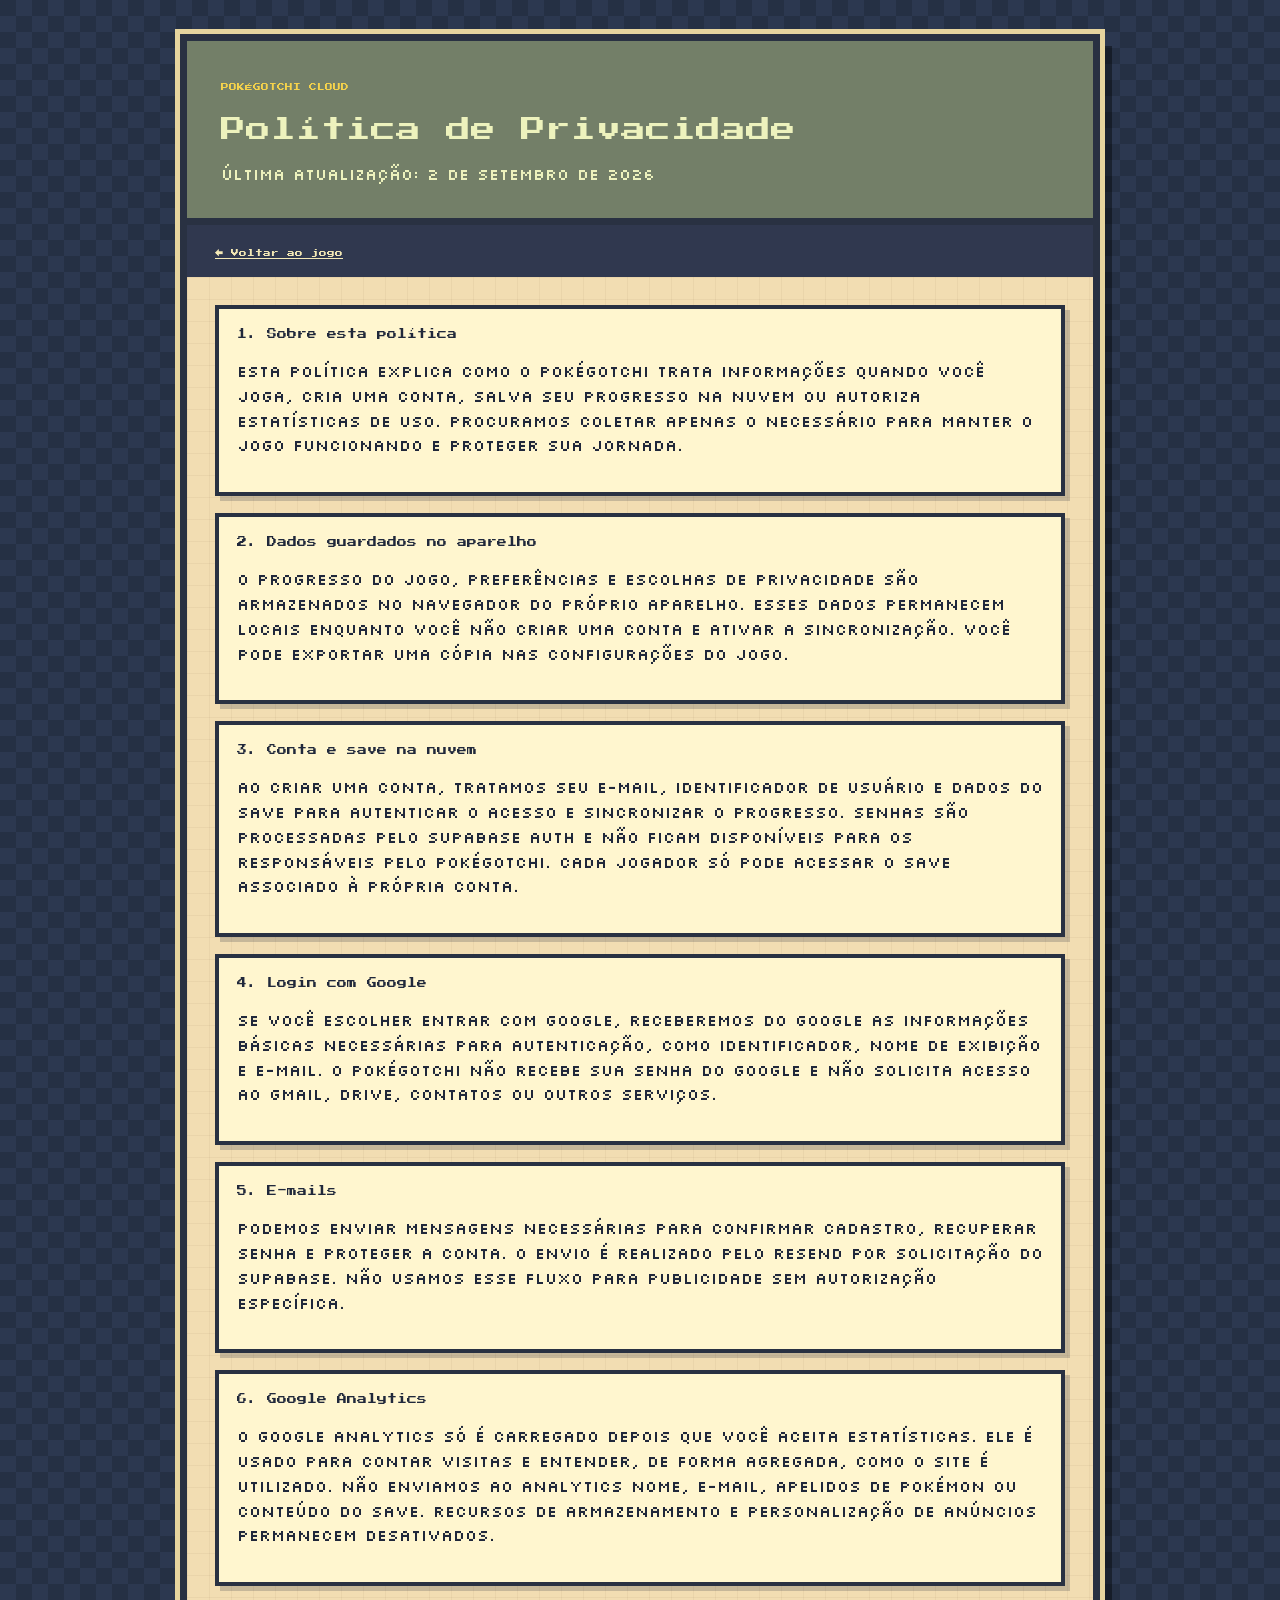
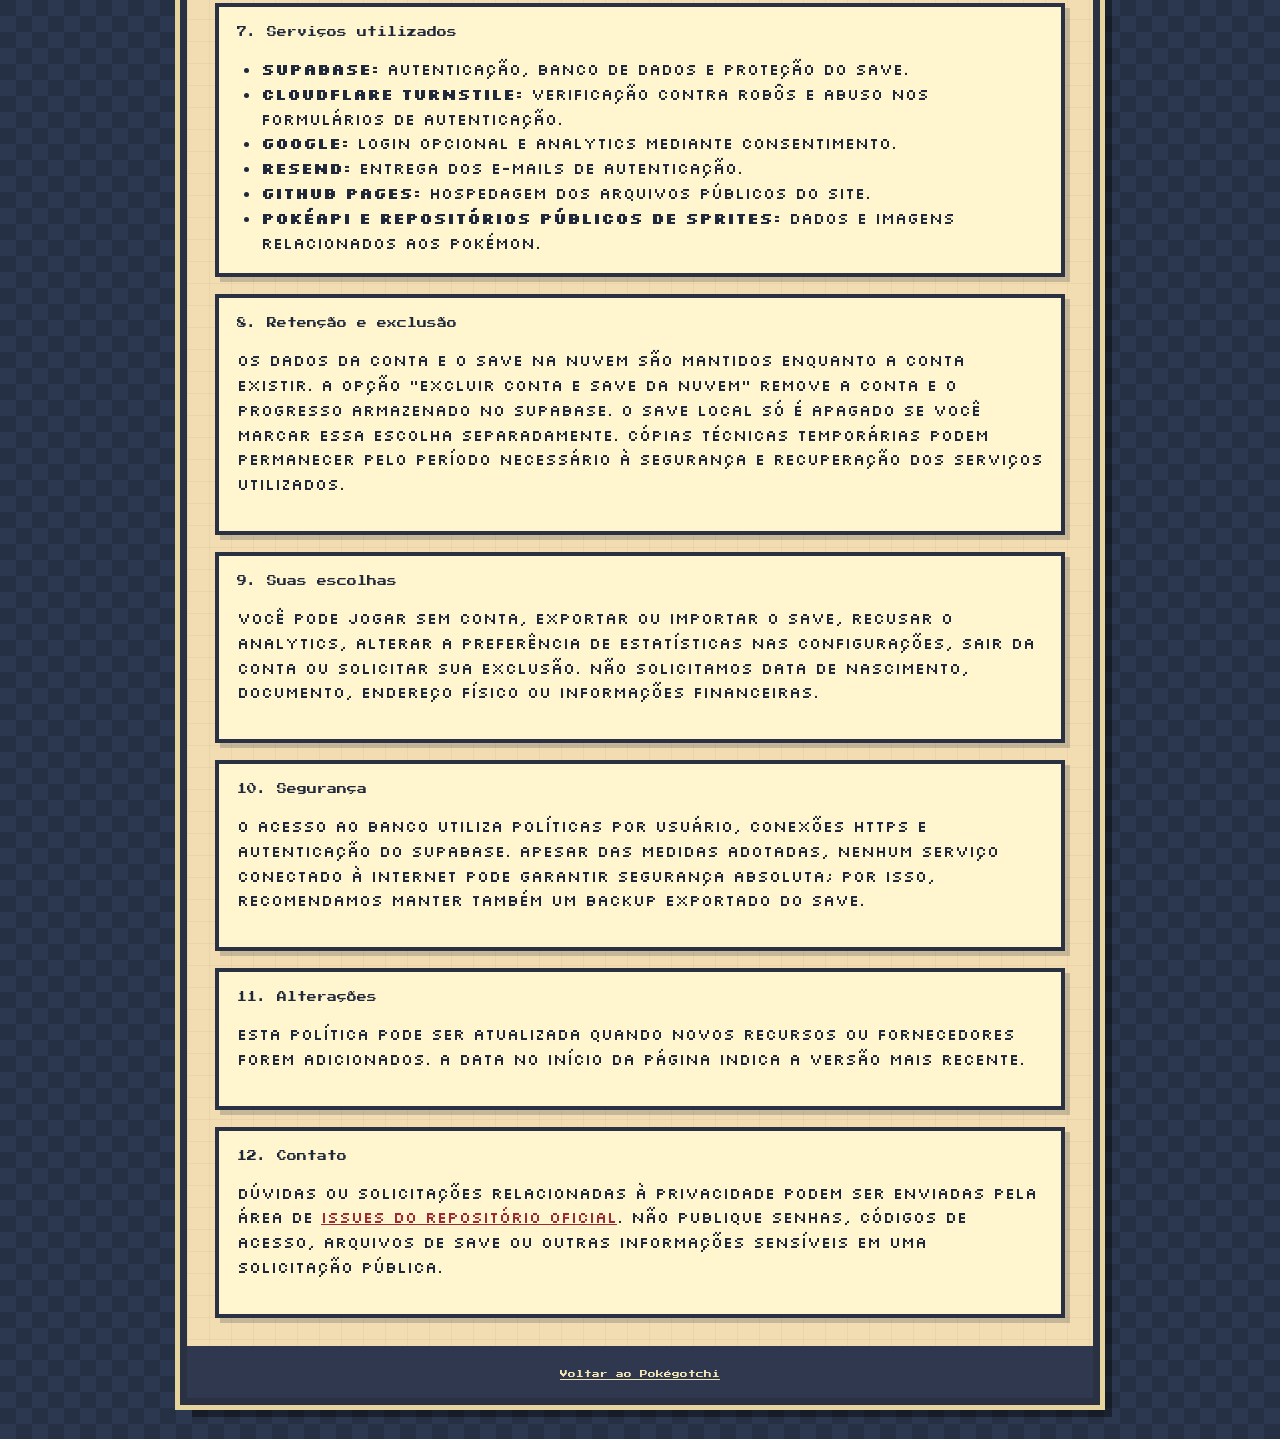
==== commit 62454842: "feat: adiciona protecao Turnstile na autenticacao" ====
--- a/privacidade.html
+++ b/privacidade.html
@@ -8,7 +8,7 @@
   <title>Política de Privacidade — Pokégotchi</title>
   <link rel="icon" href="favicon.png?v=6.0" type="image/png">
   <link rel="stylesheet" href="css/styles.css">
-  <link rel="stylesheet" href="css/retro.css?v=8.7">
+  <link rel="stylesheet" href="css/retro.css?v=8.9.2">
 </head>
 <body class="privacy-body">
   <main class="privacy-page">
@@ -21,7 +21,7 @@
       <section><h2>4. Login com Google</h2><p>Se você escolher entrar com Google, receberemos do Google as informações básicas necessárias para autenticação, como identificador, nome de exibição e e-mail. O Pokégotchi não recebe sua senha do Google e não solicita acesso ao Gmail, Drive, contatos ou outros serviços.</p></section>
       <section><h2>5. E-mails</h2><p>Podemos enviar mensagens necessárias para confirmar cadastro, recuperar senha e proteger a conta. O envio é realizado pelo Resend por solicitação do Supabase. Não usamos esse fluxo para publicidade sem autorização específica.</p></section>
       <section><h2>6. Google Analytics</h2><p>O Google Analytics só é carregado depois que você aceita estatísticas. Ele é usado para contar visitas e entender, de forma agregada, como o site é utilizado. Não enviamos ao Analytics nome, e-mail, apelidos de Pokémon ou conteúdo do save. Recursos de armazenamento e personalização de anúncios permanecem desativados.</p></section>
-      <section><h2>7. Serviços utilizados</h2><ul><li><b>Supabase:</b> autenticação, banco de dados e proteção do save.</li><li><b>Google:</b> login opcional e Analytics mediante consentimento.</li><li><b>Resend:</b> entrega dos e-mails de autenticação.</li><li><b>GitHub Pages:</b> hospedagem dos arquivos públicos do site.</li><li><b>PokéAPI e repositórios públicos de sprites:</b> dados e imagens relacionados aos Pokémon.</li></ul></section>
+      <section><h2>7. Serviços utilizados</h2><ul><li><b>Supabase:</b> autenticação, banco de dados e proteção do save.</li><li><b>Cloudflare Turnstile:</b> verificação contra robôs e abuso nos formulários de autenticação.</li><li><b>Google:</b> login opcional e Analytics mediante consentimento.</li><li><b>Resend:</b> entrega dos e-mails de autenticação.</li><li><b>GitHub Pages:</b> hospedagem dos arquivos públicos do site.</li><li><b>PokéAPI e repositórios públicos de sprites:</b> dados e imagens relacionados aos Pokémon.</li></ul></section>
       <section><h2>8. Retenção e exclusão</h2><p>Os dados da conta e o save na nuvem são mantidos enquanto a conta existir. A opção “Excluir conta e save da nuvem” remove a conta e o progresso armazenado no Supabase. O save local só é apagado se você marcar essa escolha separadamente. Cópias técnicas temporárias podem permanecer pelo período necessário à segurança e recuperação dos serviços utilizados.</p></section>
       <section><h2>9. Suas escolhas</h2><p>Você pode jogar sem conta, exportar ou importar o save, recusar o Analytics, alterar a preferência de estatísticas nas Configurações, sair da conta ou solicitar sua exclusão. Não solicitamos data de nascimento, documento, endereço físico ou informações financeiras.</p></section>
       <section><h2>10. Segurança</h2><p>O acesso ao banco utiliza políticas por usuário, conexões HTTPS e autenticação do Supabase. Apesar das medidas adotadas, nenhum serviço conectado à internet pode garantir segurança absoluta; por isso, recomendamos manter também um backup exportado do save.</p></section>
--- a/css/retro.css
+++ b/css/retro.css
@@ -109,6 +109,8 @@
 .modal:has(.cloud-auth-shell){width:min(900px,94vw);max-width:900px;padding:0;overflow:hidden;background:#fff3c6}.cloud-auth-shell{display:grid;grid-template-columns:.92fr 1.08fr;min-height:570px}.cloud-auth-showcase{position:relative;display:flex;flex-direction:column;justify-content:center;overflow:hidden;padding:42px 36px;color:#f4f1c2;background-color:#4e4a68;background-image:linear-gradient(rgba(255,255,255,.035) 2px,transparent 2px),linear-gradient(90deg,rgba(255,255,255,.035) 2px,transparent 2px),radial-gradient(circle at 50% 30%,#6d6292 0,#3b3b59 62%,#292f45 100%);background-size:18px 18px,18px 18px,100% 100%;border-right:6px solid #293142}.cloud-auth-showcase:after{content:'';position:absolute;inset:auto -50px -65px;width:230px;height:170px;border:5px solid rgba(245,211,75,.28);transform:rotate(-12deg)}.cloud-auth-kicker{position:relative;z-index:2;color:#f6d34b;font:400 .48rem/1.6 'Press Start 2P';letter-spacing:.04em}.cloud-auth-showcase h2,.cloud-auth-form h2{position:relative;z-index:2;margin:16px 0 10px;font:400 .84rem/1.65 'Press Start 2P'}.cloud-auth-showcase p{position:relative;z-index:2;margin:0;font-size:1.03rem;line-height:1.45}.cloud-auth-sprite-wrap{position:relative;display:grid;place-items:center;width:190px;height:190px;margin:10px auto}.cloud-auth-sprite-wrap img{position:relative;z-index:2;width:150px;height:150px;object-fit:contain;image-rendering:pixelated;filter:drop-shadow(8px 10px 0 rgba(20,18,38,.4));animation:cloud-auth-float 2.8s steps(4) infinite}.cloud-auth-flame{position:absolute;width:145px;height:145px;background:radial-gradient(circle,#f4da7b 0 8%,#9d83cf 30%,rgba(118,90,171,.25) 55%,transparent 70%);animation:cloud-auth-pulse 1.4s steps(3) infinite}.cloud-auth-save-note{position:relative;z-index:2;display:flex;align-items:center;gap:10px;margin-top:24px;border:3px solid #e9e4b4;background:rgba(24,28,49,.42);padding:11px}.cloud-auth-save-note span{color:#f6d34b}.cloud-auth-save-note small{font-size:.76rem;line-height:1.3}.cloud-auth-form{display:flex;flex-direction:column;justify-content:center;padding:42px 46px;background-color:#fff3c6;background-image:linear-gradient(rgba(91,67,38,.055) 1px,transparent 1px),linear-gradient(90deg,rgba(91,67,38,.055) 1px,transparent 1px);background-size:22px 22px}.cloud-auth-form>.cloud-auth-kicker{color:#a42e3a}.cloud-auth-form>p{margin:0 0 18px;color:#5c5962}.cloud-auth-tabs{display:grid;grid-template-columns:1fr 1fr;margin-bottom:18px;border:4px solid #293142;background:#293142;gap:3px}.cloud-auth-tabs button{border:0;background:#e0e5b6;color:#293142;padding:12px 8px;font:400 .46rem 'Press Start 2P'}.cloud-auth-tabs button.active{background:#e2474f;color:#fff}.cloud-auth-field{display:grid;gap:7px;margin-bottom:13px;color:#293142;font:400 .43rem 'Press Start 2P'}.cloud-auth-field input{width:100%;box-sizing:border-box;border:4px solid #293142;background:#fffdf0;padding:13px 12px;font:400 .9rem 'Silkscreen';outline:none}.cloud-auth-field input:focus{border-color:#df3f47;box-shadow:3px 3px 0 #df3f47}.cloud-auth-submit{width:100%;margin-top:5px;padding:14px}.cloud-auth-reset{align-self:center;border:0;background:transparent;color:#9e2934;text-decoration:underline;margin:13px 0 0;padding:5px}.cloud-auth-security{display:flex;align-items:center;gap:9px;margin-top:18px;border-top:3px double #8d805d;padding-top:13px;color:#625d50}.cloud-auth-security span{color:#62a84c}.cloud-auth-security small{font-size:.72rem;line-height:1.25}@keyframes cloud-auth-float{0%,100%{transform:translateY(0)}50%{transform:translateY(-7px)}}@keyframes cloud-auth-pulse{0%,100%{transform:scale(.92);opacity:.65}50%{transform:scale(1.08);opacity:1}}@media(max-width:700px){.modal:has(.cloud-auth-shell){width:min(94vw,520px);max-height:92vh;overflow:auto}.cloud-auth-shell{grid-template-columns:1fr}.cloud-auth-showcase{min-height:230px;padding:25px 24px;border-right:0;border-bottom:6px solid #293142;text-align:center}.cloud-auth-sprite-wrap{width:110px;height:110px;margin:0 auto}.cloud-auth-sprite-wrap img{width:100px;height:100px}.cloud-auth-flame{width:100px;height:100px}.cloud-auth-showcase h2{margin:6px 0;font-size:.65rem}.cloud-auth-showcase p{font-size:.83rem}.cloud-auth-save-note{display:none}.cloud-auth-form{padding:28px 22px}.cloud-auth-form h2{font-size:.7rem}}
 
 .cloud-auth-divider{display:flex;align-items:center;gap:10px;margin:16px 0 12px;color:#756d5c;font:400 .38rem 'Press Start 2P'}.cloud-auth-divider:before,.cloud-auth-divider:after{content:'';height:2px;flex:1;background:#968b6e}.cloud-auth-divider span{white-space:nowrap}.cloud-auth-google{display:flex;align-items:center;justify-content:center;gap:12px;width:100%;border:4px solid #293142;background:#fff;padding:11px;color:#293142;box-shadow:4px 4px 0 #151b25;font:400 .48rem 'Press Start 2P'}.cloud-auth-google:hover{background:#eef1d2}.cloud-auth-google:active{transform:translate(3px,3px);box-shadow:1px 1px 0 #151b25}.cloud-auth-google img{width:24px;height:24px}.cloud-auth-confirm[hidden]{display:none}
+.cloud-turnstile{display:flex;align-items:center;justify-content:center;min-height:65px;margin:3px 0 10px;overflow:hidden}.cloud-turnstile small{color:#756d5c;text-align:center;font-size:.68rem}.cloud-turnstile iframe{max-width:100%}@media(max-width:420px){.cloud-turnstile{justify-content:flex-start;transform-origin:left center}.cloud-auth-form{overflow:hidden}}
+.modal:has(.cloud-auth-shell){max-height:92vh;overflow:auto}
 .analytics-consent{position:fixed;z-index:1000;right:22px;bottom:22px;display:grid;grid-template-columns:1fr auto;align-items:center;gap:20px;width:min(760px,calc(100vw - 44px));box-sizing:border-box;border:5px solid #293142;outline:4px solid #f2dda8;background:#fff3c6;padding:18px 20px;box-shadow:8px 8px 0 rgba(0,0,0,.38);color:#293142}.analytics-consent b{font:400 .55rem/1.5 'Press Start 2P'}.analytics-consent p{margin:8px 0 0;line-height:1.35}.analytics-consent-actions{display:flex;gap:10px;white-space:nowrap}.analytics-consent-actions button{border:3px solid #293142;padding:11px 13px}.analytics-consent-actions>button:first-child{background:#e1e8b8}.analytics-consent-actions .primary-button{box-shadow:3px 3px 0 #151b25}@media(max-width:700px){.analytics-consent{right:12px;bottom:12px;grid-template-columns:1fr;width:calc(100vw - 24px);padding:15px}.analytics-consent b{font-size:.46rem}.analytics-consent p{font-size:.82rem}.analytics-consent-actions{display:grid;grid-template-columns:1fr 1fr}.analytics-consent-actions button{white-space:normal}}
 .cloud-policy-link{display:block;text-align:center;color:#293142;text-decoration:underline}.cloud-delete-account{margin-top:8px}.delete-account-panel{display:grid;gap:14px;max-width:590px;text-align:center}.delete-account-panel h2{line-height:1.6}.delete-account-panel>p{margin:0;line-height:1.45}.delete-account-icon{display:grid;place-items:center;width:58px;height:58px;margin:auto;border:5px solid #293142;background:#df3f47;color:#fff;box-shadow:5px 5px 0 #912b35;font:400 1.3rem 'Press Start 2P'}.delete-local-choice{display:flex;align-items:center;gap:10px;border:4px solid #293142;background:#fff8d8;padding:13px;text-align:left}.delete-local-choice input{width:22px;height:22px;accent-color:#df3f47}.delete-account-panel .danger-button{padding:14px}.delete-account-panel .danger-button:disabled{opacity:.45;filter:grayscale(1)}.delete-account-panel>a{color:#293142}.privacy-body{min-height:100vh;padding:34px 18px;background-color:#253044}.privacy-page{width:min(920px,100%);margin:auto;border:7px solid #293142;outline:5px solid #e6d49e;background:#f2ddb2;box-shadow:12px 12px 0 rgba(0,0,0,.4)}.privacy-header{padding:34px;background:#737f68;color:#edf2bd;border-bottom:7px solid #293142}.privacy-header>span{font:400 .48rem 'Press Start 2P';color:#f6d34b}.privacy-header h1{margin:16px 0;font:400 clamp(1rem,3vw,1.55rem)/1.5 'Press Start 2P'}.privacy-header p{margin:0}.privacy-nav,.privacy-footer{padding:16px 28px;background:#30384f}.privacy-nav a,.privacy-footer a{color:#f4e9b6;font:400 .48rem 'Press Start 2P'}.privacy-content{display:grid;gap:17px;padding:28px;background-image:linear-gradient(rgba(91,67,38,.055) 1px,transparent 1px),linear-gradient(90deg,rgba(91,67,38,.055) 1px,transparent 1px);background-size:22px 22px}.privacy-content section{border:4px solid #293142;background:#fff6cf;padding:18px;box-shadow:5px 5px 0 rgba(41,49,66,.22)}.privacy-content h2{margin:0 0 12px;font:400 .62rem/1.6 'Press Start 2P'}.privacy-content p,.privacy-content li{line-height:1.55}.privacy-content ul{margin-bottom:0;padding-left:24px}.privacy-content a{color:#9e2934}.privacy-footer{text-align:center}@media(max-width:600px){.privacy-body{padding:14px 10px}.privacy-header{padding:24px 18px}.privacy-content{padding:16px}.privacy-content section{padding:14px}.privacy-content h2{font-size:.52rem}}
 
